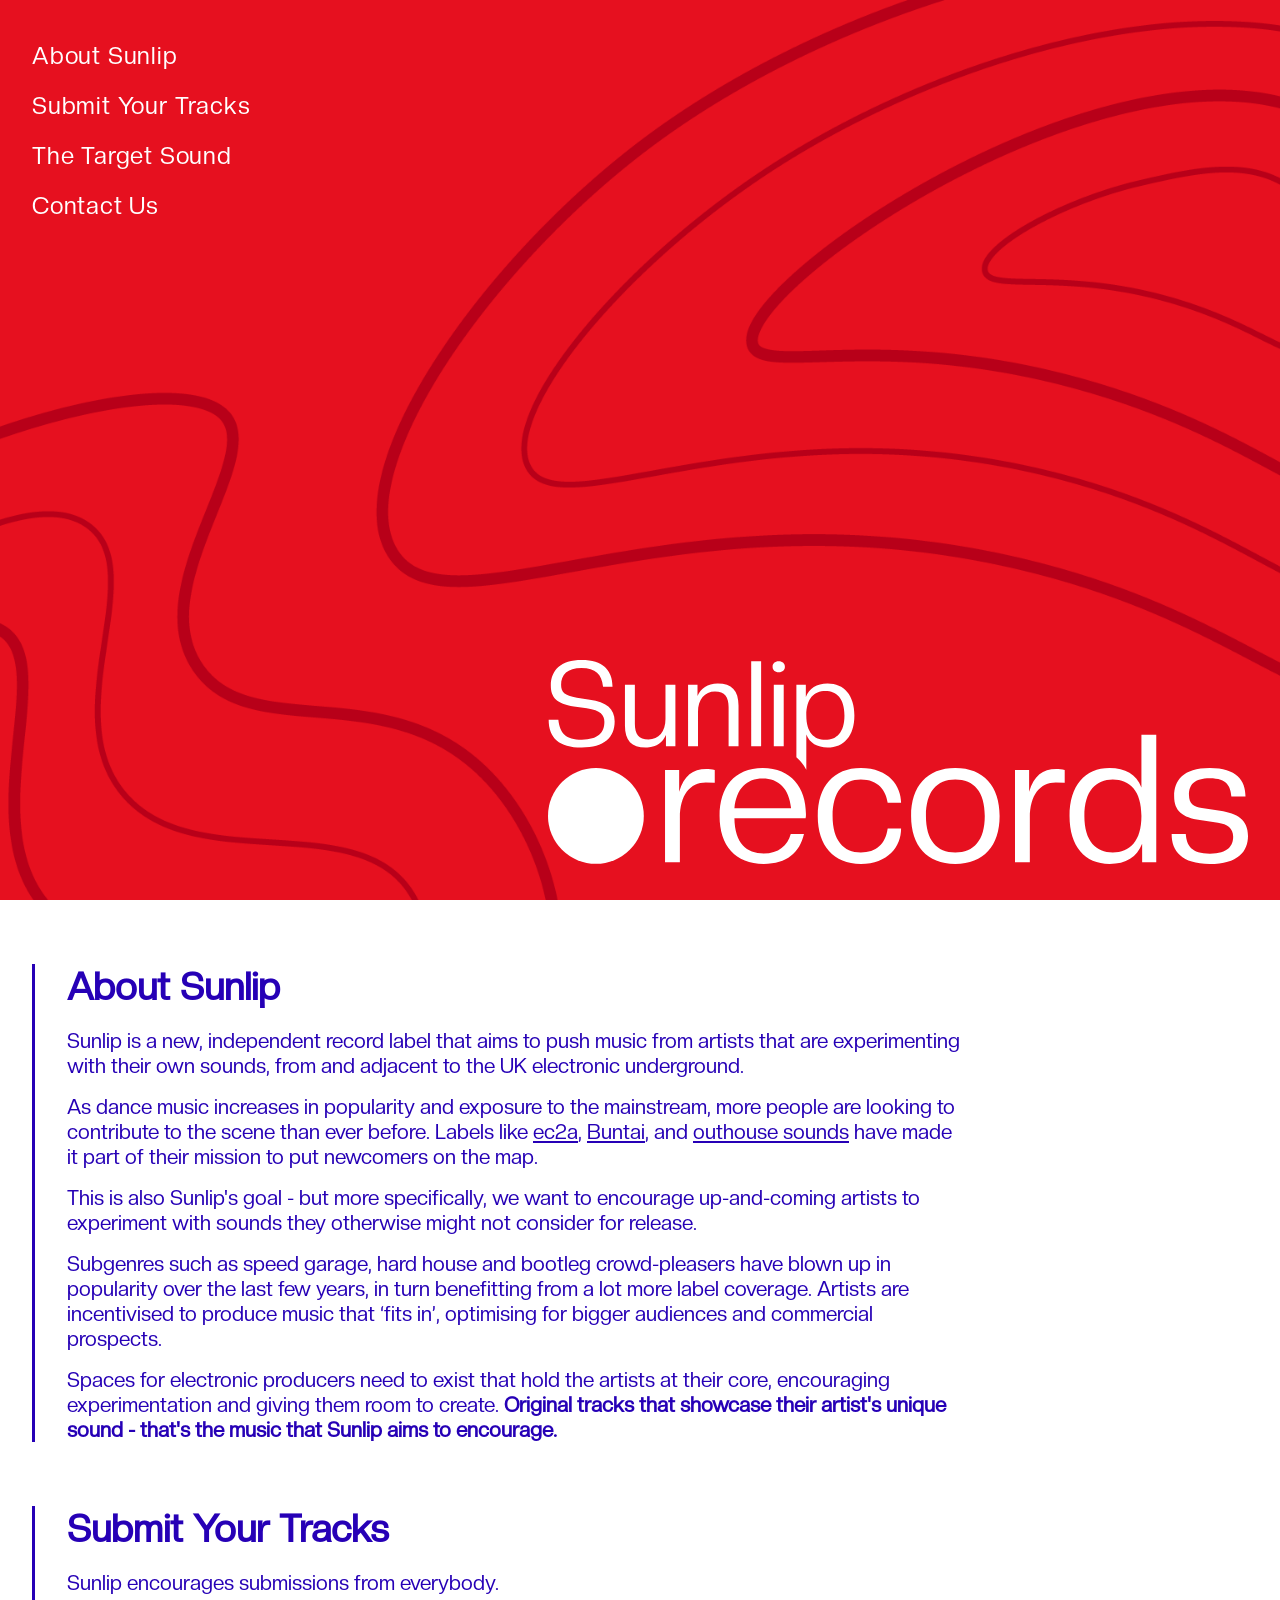
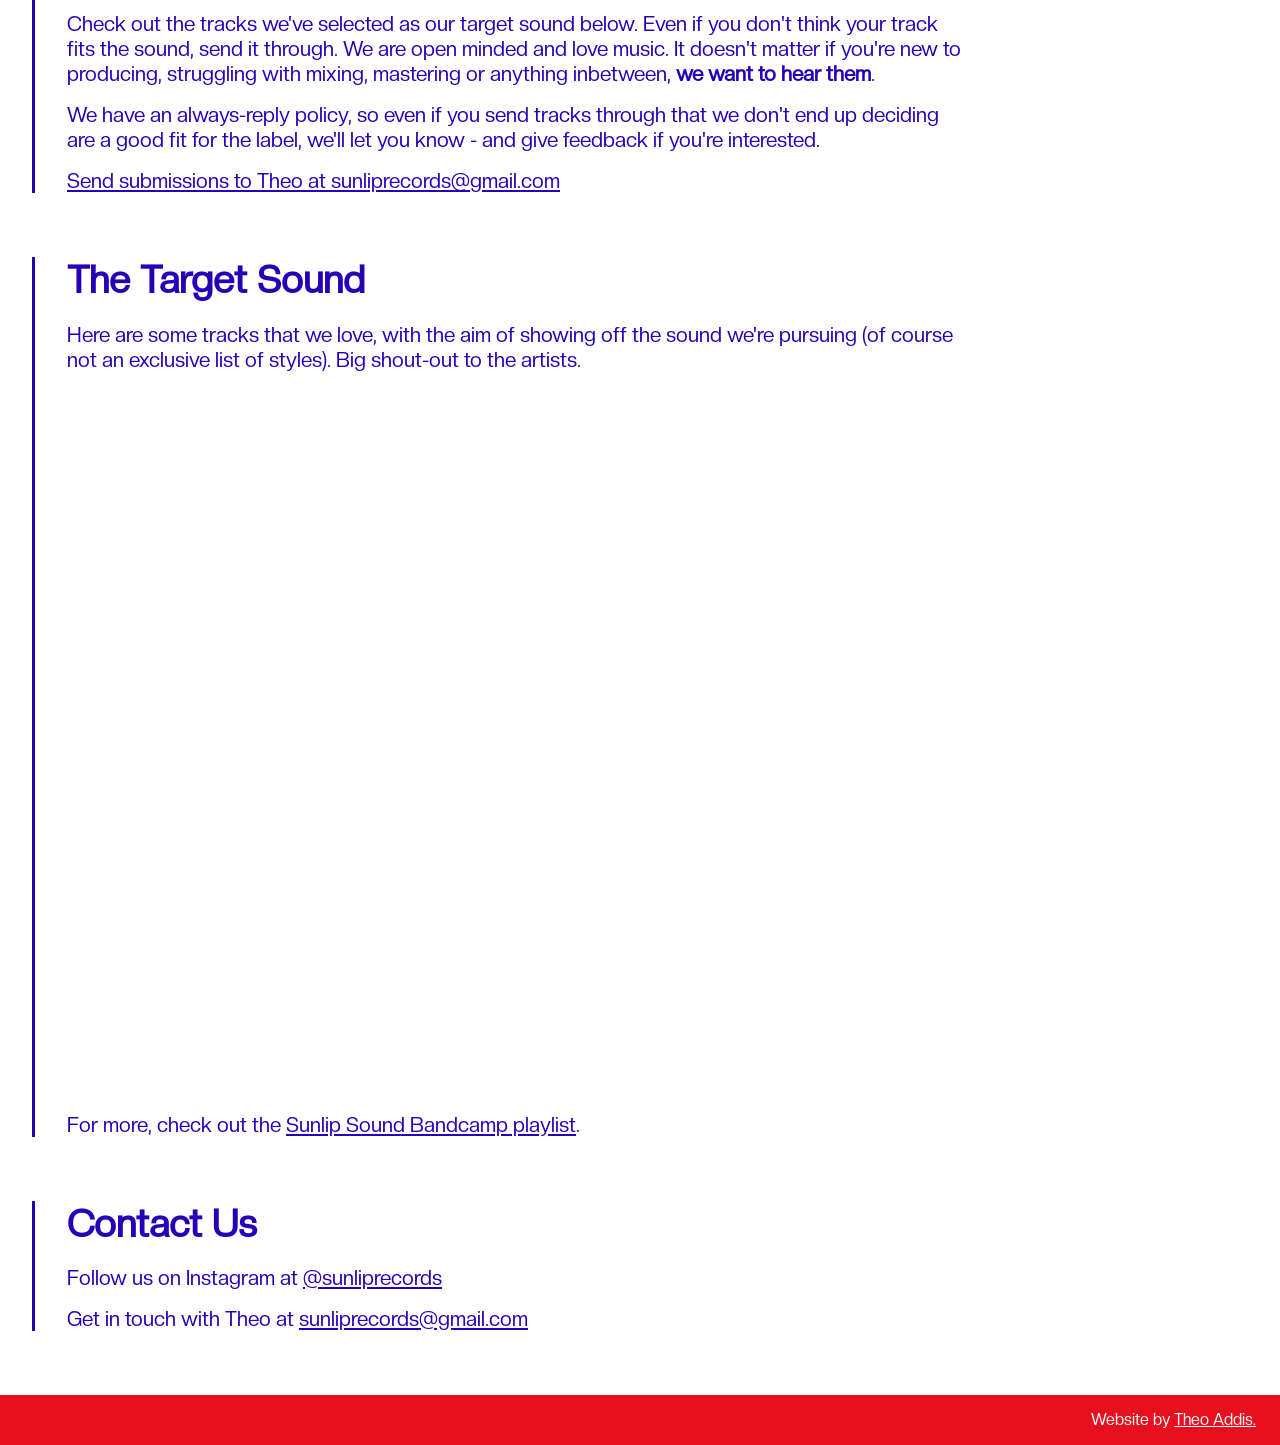
==== index.html @ 567fdcf2 "Contour changes" ====
<!DOCTYPE html>
<html>
  <head>
    <meta charset="utf-8" />
    <meta http-equiv="X-UA-Compatible" content="IE=edge" />
    <title>Sunlip Records</title>
    <meta name="description" content="Welcome to the Sunlip Records website." />
    <meta name="viewport" content="width=device-width, initial-scale=1" />
    <link rel="stylesheet" href="style.css" />

    <link
      rel="icon"
      type="image/png"
      href="/img/icons/favicon-96x96.png"
      sizes="96x96"
    />
    <link rel="icon" type="image/svg+xml" href="/img/icons/favicon.svg" />
    <link rel="shortcut icon" href="/img/icons/favicon.ico" />
    <link
      rel="apple-touch-icon"
      sizes="180x180"
      href="/img/icons/apple-touch-icon.png"
    />
    <meta name="apple-mobile-web-app-title" content="Sunlip" />
    <meta name="theme-color" content="#e6101f" />
    <link rel="manifest" href="/img/icons/site.webmanifest" />
  </head>
  <body>
    <div class="landing">
      <div class="floating-nav">
        <ul class="nav">
          <li class="nav-item">
            <a href="#about">About Sunlip</a>
          </li>
          <!--
          <li class="nav-item">
            <a href="#daybreak">The Daybreak Compilations</a>
          </li>
          -->
          <li class="nav-item">
            <a href="#submit">Submit Your Tracks</a>
          </li>
          <li class="nav-item">
            <a href="#sound">The Target Sound</a>
          </li>
          <li class="nav-item">
            <a href="#contact">Contact Us</a>
          </li>
        </ul>
      </div>
      <div class="floating-logo">
        <img src="img/logo.svg" class="logo" />
      </div>
    </div>

    <main>
      <div class="content">
        <div class="card" id="about">
          <h2>About Sunlip</h2>
          <p>
            Sunlip is a new, independent record label that aims to push music
            from artists that are experimenting with their own sounds, from and
            adjacent to the UK electronic underground.
          </p>
          <p>
            As dance music increases in popularity and exposure to the
            mainstream, more people are looking to contribute to the scene than
            ever before. Labels like
            <a href="https://www.ec2aworldwide.com/">ec2a</a>,
            <a href="https://www.instagram.com/buntai/">Buntai</a>, and
            <a href="https://www.instagram.com/outhousesounds/"
              >outhouse sounds</a
            >
            have made it part of their mission to put newcomers on the map.
          </p>
          <p>
            This is also Sunlip's goal - but more specifically, we want to
            encourage up-and-coming artists to experiment with sounds they
            otherwise might not consider for release.
          </p>
          <p>
            Subgenres such as speed garage, hard house and bootleg
            crowd-pleasers have blown up in popularity over the last few years,
            in turn benefitting from a lot more label coverage. Artists are
            incentivised to produce music that &lsquo;fits in&rsquo;, optimising
            for bigger audiences and commercial prospects.
          </p>
          <p>
            Spaces for electronic producers need to exist that hold the artists
            at their core, encouraging experimentation and giving them room to
            create.
            <b>
              Original tracks that showcase their artist's unique sound - that's
              the music that Sunlip aims to encourage.
            </b>
          </p>
        </div>

        <!--
        <div class="card" id="daybreak">
          <h2>The Daybreak Compilations</h2>
          <p>
            The Daybreak Compilations is a series of releases - compilation
            albums, each entry curated to showcase music from a variety of
            artists.
          </p>
          <p>
            The compilation format was a deliberate choice; by working with a
            range of
          </p>
        </div>
        -->

        <div class="card" id="submit">
          <h2>Submit Your Tracks</h2>
          <p>Sunlip encourages submissions from everybody.</p>
          <p>
            Check out the tracks we've selected as our target sound below. Even
            if you don't think your track fits the sound, send it through. We
            are open minded and love music. It doesn't matter if you're new to
            producing, struggling with mixing, mastering or anything inbetween,
            <b>we want to hear them</b>.
          </p>
          <p>
            We have an always-reply policy, so even if you send tracks through
            that we don't end up deciding are a good fit for the label, we'll
            let you know - and give feedback if you're interested.
          </p>
          <p>
            <u>
              <a href="mailto:sunliprecords@gmail.com"
                >Send submissions to Theo at sunliprecords@gmail.com</a
              >
            </u>
          </p>
        </div>

        <div class="card" id="sound">
          <h2>The Target Sound</h2>
          <p>
            Here are some tracks that we love, with the aim of showing off the
            sound we're pursuing (of course not an exclusive list of styles).
            Big shout-out to the artists.
          </p>
          <br />
          <p>
            <iframe
              style="border: 0; width: 100%; height: 120px"
              src="https://bandcamp.com/EmbeddedPlayer/album=4112360818/size=large/bgcol=ffffff/linkcol=0687f5/tracklist=false/artwork=small/track=544610465/transparent=true/"
              seamless
              ><a
                href="https://danceregular.bandcamp.com/album/son-of-dan-the-remixes"
                >Son Of Dan - The Remixes by Dance Regular</a
              ></iframe
            >
          </p>
          <p>
            <iframe
              style="border: 0; width: 100%; height: 120px"
              src="https://bandcamp.com/EmbeddedPlayer/album=3938103203/size=large/bgcol=ffffff/linkcol=0687f5/tracklist=false/artwork=small/track=541980442/transparent=true/"
              seamless
              ><a
                href="https://kulturacollective.bandcamp.com/album/2020-archive"
                >2020 Archive by DKVPZ</a
              ></iframe
            >
          </p>
          <p>
            <iframe
              style="border: 0; width: 100%; height: 120px"
              src="https://bandcamp.com/EmbeddedPlayer/album=2793620309/size=large/bgcol=ffffff/linkcol=0687f5/tracklist=false/artwork=small/track=3944385204/transparent=true/"
              seamless
              ><a href="https://nehzarecords.bandcamp.com/album/celestial"
                >celestial by RONI</a
              ></iframe
            >
          </p>
          <p>
            <iframe
              style="border: 0; width: 100%; height: 120px"
              src="https://bandcamp.com/EmbeddedPlayer/album=749432715/size=large/bgcol=ffffff/linkcol=0687f5/tracklist=false/artwork=small/track=172605546/transparent=true/"
              seamless
              ><a href="https://miakoden.bandcamp.com/album/34u-2"
                >34U.2 by Mia Koden</a
              ></iframe
            >
          </p>
          <p>
            <iframe
              style="border: 0; width: 100%; height: 120px"
              src="https://bandcamp.com/EmbeddedPlayer/track=4244378200/size=large/bgcol=ffffff/linkcol=0687f5/tracklist=false/artwork=small/transparent=true/"
              seamless
              ><a href="https://isgwan.bandcamp.com/track/all-that-you-want"
                >All That You Want by IsGwan</a
              ></iframe
            >
          </p>
          <p>
            For more, check out the
            <a href="https://bandcamp.com/theoaddis/playlist/sunlip-sound"
              >Sunlip Sound Bandcamp playlist</a
            >.
          </p>
        </div>

        <!--
        <div class="card" id="identity">
          <div class="slideshow">
            <img src="img/028.png" alt="Concept 1" />
            <img src="img/018.png" alt="Concept 1" />
            <img src="img/006.png" alt="Concept 1" />
            <img src="img/005.png" alt="Concept 1" />
          </div>
        </div>
        -->

        <div class="card" id="contact">
          <h2>Contact Us</h2>
          <p>
            Follow us on Instagram at
            <a href="https://www.instagram.com/sunliprecords/"
              >@sunliprecords</a
            >
          </p>
          <p>
            Get in touch with Theo at
            <u>
              <a href="mailto:sunliprecords@gmail.com"
                >sunliprecords@gmail.com</a
              >
            </u>
          </p>
        </div>
      </div>

      <!--
      <div class="sidebar">
        <img src="img/028.png" alt="Concept 1" />
        <img src="img/018.png" alt="Concept 1" />
        <img src="img/006.png" alt="Concept 1" />
        <img src="img/005.png" alt="Concept 1" />
      </div>
      -->
    </main>

    <div class="footer">
      <p>Website by <a href="https://theoaddis.com">Theo Addis.</a></p>
    </div>

    <script script src="main.js" async defer></script>
  </body>
</html>
---- style.css ----
:root {
    --padding: 2rem;
    --orange: #e6101f;
    --blue: #2600b6;
}

html {
    scroll-behavior: smooth;
    overflow-x: hidden;
    background-color: var(--orange);
}

@font-face {
    font-family: 'Creato Display';
    src: url('fonts/CreatoDisplay-Regular.otf') format('opentype');
    font-weight: normal;
    font-style: normal;
}

@font-face {
    font-family: 'Iosevka';
    src: url('fonts/Iosevka-Regular.ttc') format('truetype-collection');
    font-weight: normal;
    font-style: normal;
}

@keyframes fadeIn {
    from {
        opacity: 0;
    }

    to {
        opacity: 1;
    }
}

@keyframes floatIn {
    from {
        transform: translateX(min(100vw, 1000px));
    }

    to {
        transform: translateX(0);
    }
}

body {
    margin: 0;
    overflow-x: hidden;
    font-family: 'Creato Display', sans-serif;
    background-color: var(--orange);
}

.landing {
    position: relative;
    width: 100vw;
    height: 100vh;

    background-color: var(--orange);

    background-image: url('img/contours.png');
    background-position: bottom right;
    background-size: cover;

    animation: fadeIn 0.9s ease-in;
}

@supports (height: 100svh) {
    .landing {
        height: 100svh;
    }
}

.floating-nav {
    position: absolute;
    top: var(--padding);
    left: var(--padding);
    padding: 0;
    margin: 0;
}

.nav {
    padding: 0;
    margin: 0;

    font-family: 'Creato Display', sans-serif;
    font-size: 1.1rem;
}

.nav-item {
    color: white;
    list-style: none;
    line-height: 3rem;

    & a {
        color: white;
        text-decoration: none;
        font-size: 1.5rem;
        letter-spacing: 0.05rem;

        transition: color 0.3s ease;
    }

    & a:hover {
        color: var(--blue);
    }
}

.floating-logo {
    position: absolute;
    bottom: var(--padding);
    right: var(--padding);

    animation: fadeIn 1.2s ease-in;
    animation: floatIn 1.2s ease-in-out;

    & img {
        max-width: calc(100vw - 2 * var(--padding));
    }
}

.slideshow {
    display: flex;
    flex-direction: row;
    justify-content: start;
    gap: var(--padding);
    flex-wrap: wrap;

    & img {
        width: min(20rem, calc(100vw - 3 * var(--padding)));
    }
}

main {
    width: 100vw;

    padding-top: var(--padding);
    
    background-color: white;

    display: flex;
    flex-direction: row;
    justify-content: space-between;
}

.sidebar {
    padding: var(--padding);

    display: flex;
    flex-direction: column;
    justify-content: start;
    align-items: end;
    gap: 1.5rem;
    flex-wrap: wrap;
    margin-right: var(--padding);

    & img {
        width: min(20rem, calc(100vw - 3 * var(--padding)));
    }
}

.content {
    color: var(--blue);
    padding: var(--padding);

    display: flex;
    flex-direction: column;
    align-items: start;
    gap: var(--padding);

    min-height: calc(100vh - 2 * var(--padding));
}

.card {
    border-left: 3px solid var(--blue);
    padding-left: var(--padding);
    margin-bottom: 2rem;
    width: calc(100% - var(--padding));

    & h2 {
        font-size: 2.4rem;
        padding: 0;
        margin: 0;
        margin-bottom: 1.2rem;
    }

    & p {
        font-size: 1.3rem;
        margin: 0;
        max-width: 900px;
    }

    & p:not(:last-child) {
        margin-bottom: 1rem;
    }

    & a {
        color: var(--blue);
        transition: color 0.3s ease;

        &:hover {
            color: var(--orange);
        }
    }
}

.orange {
    color: var(--orange) !important;
}

#identity {
    display: none;
}

.sidebar {
    display: flex;
}

@media (max-width: 1200px) {
    #identity {
        display: block;
    }

    .sidebar {
        display: none;
    }
}

.footer {
    width: 100vw;
    height: 50px;

    background-color: var(--orange);

    display: flex;
    flex-direction: row;
    justify-content: end;
    align-items: center;

    & p,
    & a {
        color: white;
    }

    & p {
        margin-right: 1.5rem;
    }
}
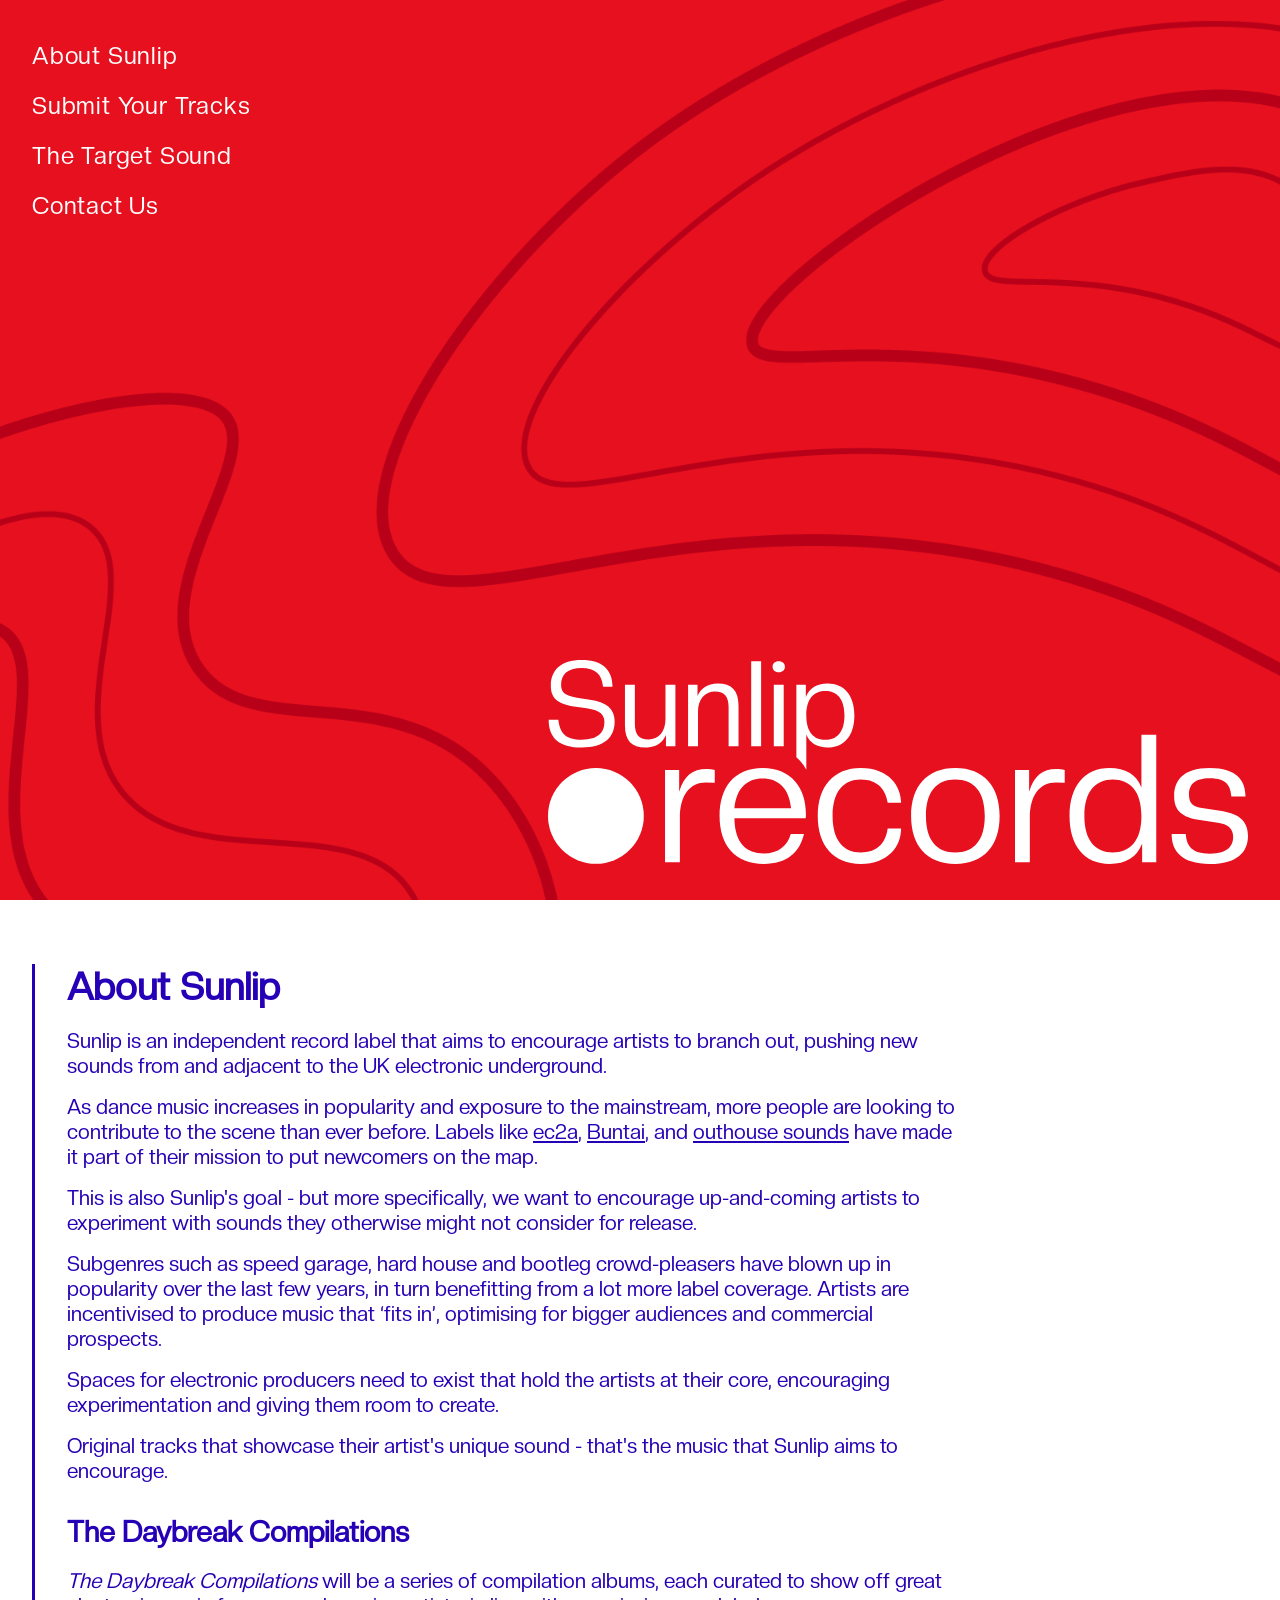
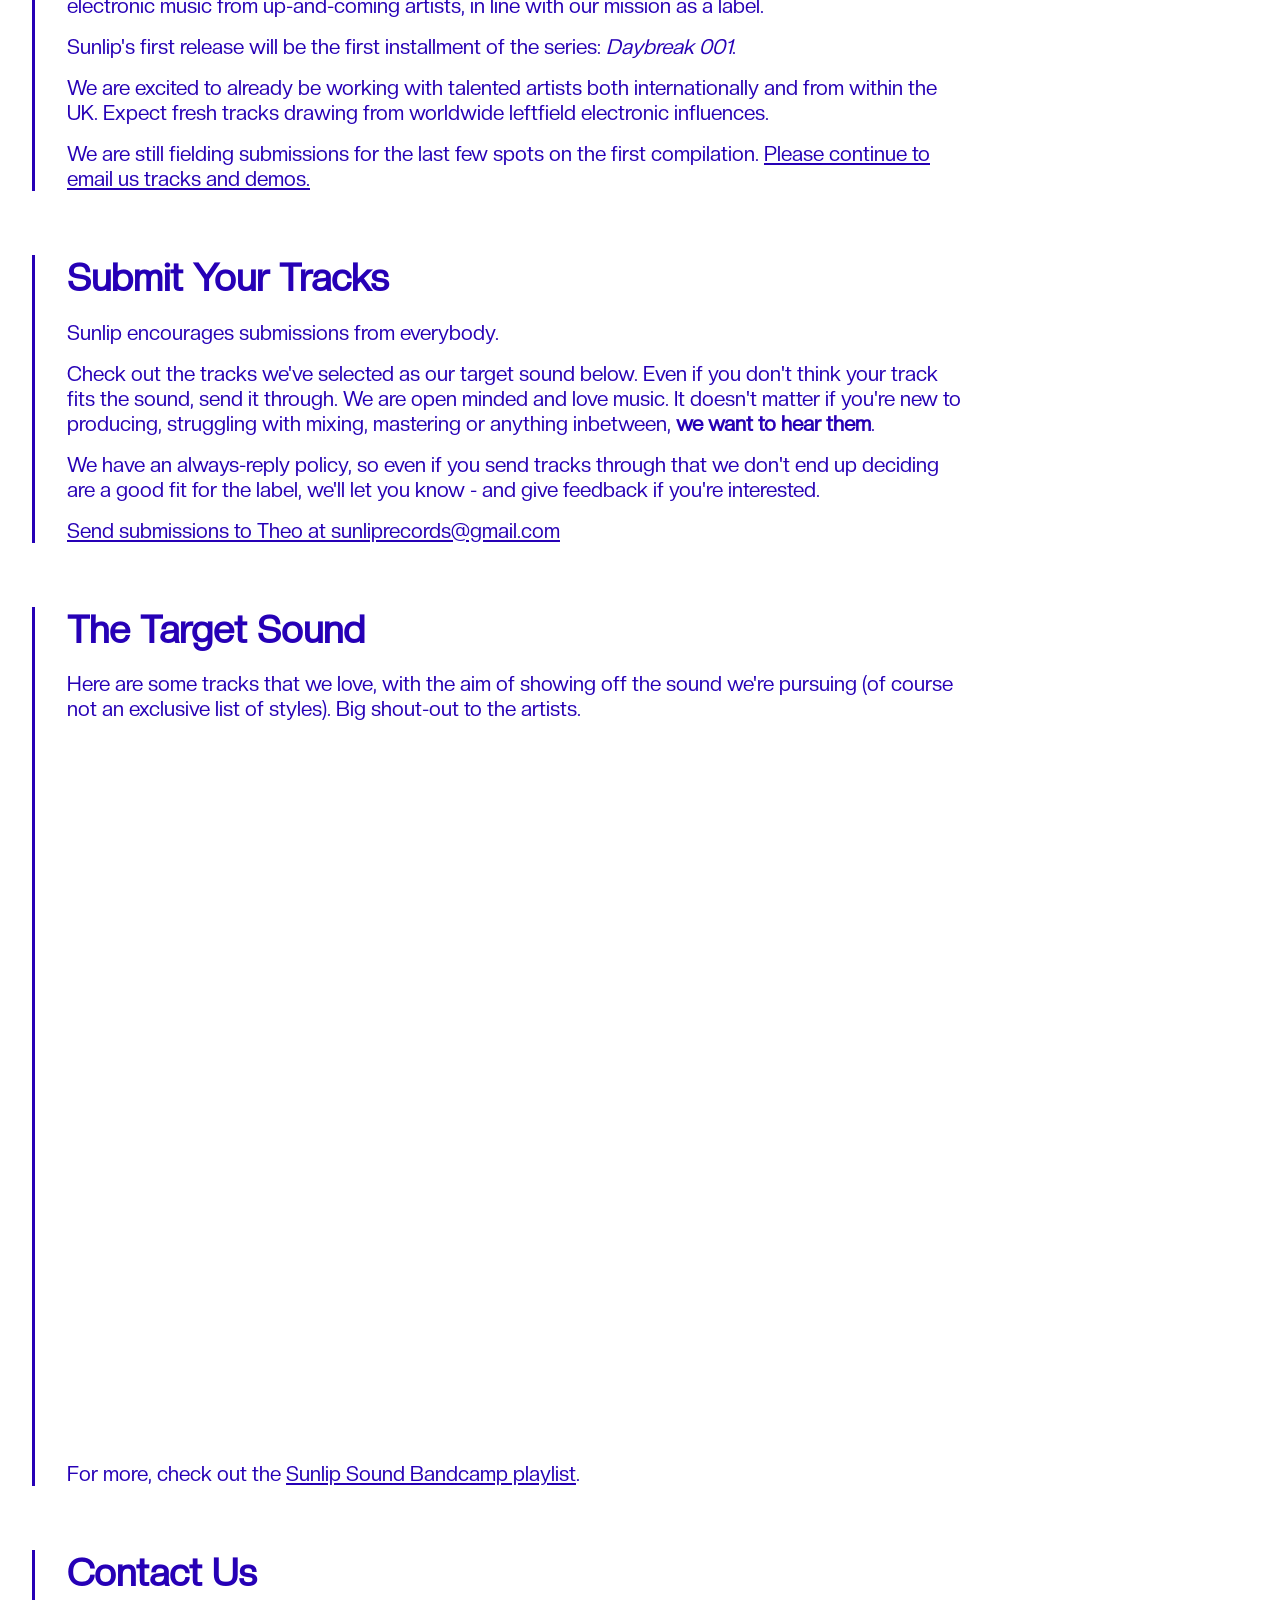
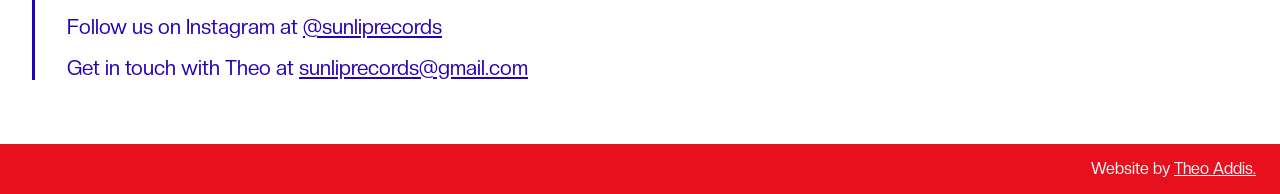
==== commit c3ef954c: "Define Daybreak" ====
--- a/index.html
+++ b/index.html
@@ -32,11 +32,6 @@
           <li class="nav-item">
             <a href="#about">About Sunlip</a>
           </li>
-          <!--
-          <li class="nav-item">
-            <a href="#daybreak">The Daybreak Compilations</a>
-          </li>
-          -->
           <li class="nav-item">
             <a href="#submit">Submit Your Tracks</a>
           </li>
@@ -58,9 +53,9 @@
         <div class="card" id="about">
           <h2>About Sunlip</h2>
           <p>
-            Sunlip is a new, independent record label that aims to push music
-            from artists that are experimenting with their own sounds, from and
-            adjacent to the UK electronic underground.
+            Sunlip is an independent record label that aims to encourage artists
+            to branch out, pushing new sounds from and adjacent to the UK
+            electronic underground.
           </p>
           <p>
             As dance music increases in popularity and exposure to the
@@ -89,27 +84,32 @@
             Spaces for electronic producers need to exist that hold the artists
             at their core, encouraging experimentation and giving them room to
             create.
-            <b>
-              Original tracks that showcase their artist's unique sound - that's
-              the music that Sunlip aims to encourage.
-            </b>
-          </p>
-        </div>
-
-        <!--
-        <div class="card" id="daybreak">
-          <h2>The Daybreak Compilations</h2>
-          <p>
-            The Daybreak Compilations is a series of releases - compilation
-            albums, each entry curated to showcase music from a variety of
-            artists.
-          </p>
-          <p>
-            The compilation format was a deliberate choice; by working with a
-            range of
-          </p>
-        </div>
-        -->
+          </p>
+          <p>
+            Original tracks that showcase their artist's unique sound - that's
+            the music that Sunlip aims to encourage.
+          </p>
+          <h3>The Daybreak Compilations</h3>
+          <p>
+            <i>The Daybreak Compilations</i> will be a series of compilation
+            albums, each curated to show off great electronic music from
+            up-and-coming artists, in line with our mission as a label.
+          </p>
+          <p>
+            Sunlip's first release will be the first installment of the series:
+            <i>Daybreak 001</i>.
+          </p>
+          <p>
+            We are excited to already be working with talented artists both
+            internationally and from within the UK. Expect fresh tracks drawing
+            from worldwide leftfield electronic influences.
+          </p>
+          <p>
+            We are still fielding submissions for the last few spots on the
+            first compilation.
+            <a href="#contact">Please continue to email us tracks and demos.</a>
+          </p>
+        </div>
 
         <div class="card" id="submit">
           <h2>Submit Your Tracks</h2>
@@ -202,17 +202,6 @@
             >.
           </p>
         </div>
-
-        <!--
-        <div class="card" id="identity">
-          <div class="slideshow">
-            <img src="img/028.png" alt="Concept 1" />
-            <img src="img/018.png" alt="Concept 1" />
-            <img src="img/006.png" alt="Concept 1" />
-            <img src="img/005.png" alt="Concept 1" />
-          </div>
-        </div>
-        -->
 
         <div class="card" id="contact">
           <h2>Contact Us</h2>
@@ -232,15 +221,6 @@
           </p>
         </div>
       </div>
-
-      <!--
-      <div class="sidebar">
-        <img src="img/028.png" alt="Concept 1" />
-        <img src="img/018.png" alt="Concept 1" />
-        <img src="img/006.png" alt="Concept 1" />
-        <img src="img/005.png" alt="Concept 1" />
-      </div>
-      -->
     </main>
 
     <div class="footer">
--- a/style.css
+++ b/style.css
@@ -143,22 +143,6 @@
     justify-content: space-between;
 }
 
-.sidebar {
-    padding: var(--padding);
-
-    display: flex;
-    flex-direction: column;
-    justify-content: start;
-    align-items: end;
-    gap: 1.5rem;
-    flex-wrap: wrap;
-    margin-right: var(--padding);
-
-    & img {
-        width: min(20rem, calc(100vw - 3 * var(--padding)));
-    }
-}
-
 .content {
     color: var(--blue);
     padding: var(--padding);
@@ -184,6 +168,12 @@
         margin-bottom: 1.2rem;
     }
 
+    & h3 {
+        font-size: 1.8rem;
+        padding: 0;
+        margin: 2rem 0 1.2rem 0;
+    }
+
     & p {
         font-size: 1.3rem;
         margin: 0;
@@ -208,24 +198,6 @@
     color: var(--orange) !important;
 }
 
-#identity {
-    display: none;
-}
-
-.sidebar {
-    display: flex;
-}
-
-@media (max-width: 1200px) {
-    #identity {
-        display: block;
-    }
-
-    .sidebar {
-        display: none;
-    }
-}
-
 .footer {
     width: 100vw;
     height: 50px;
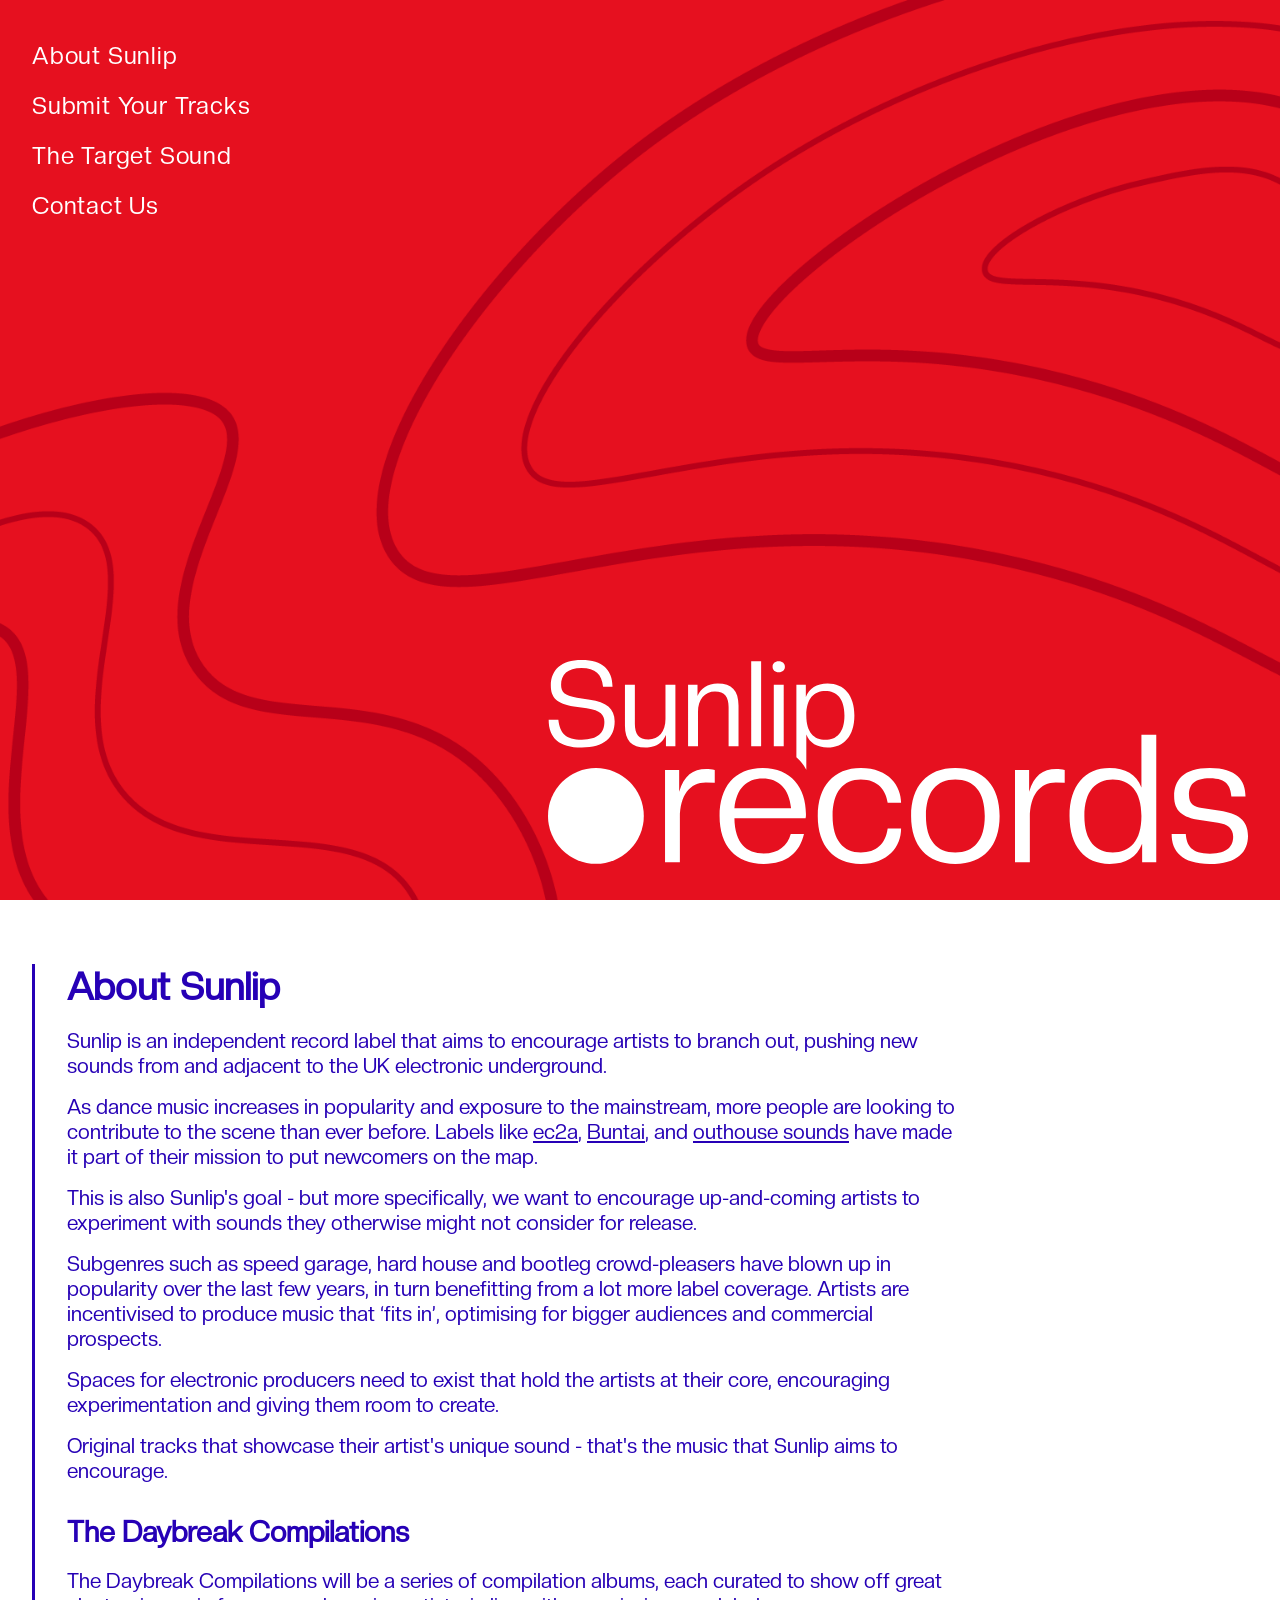
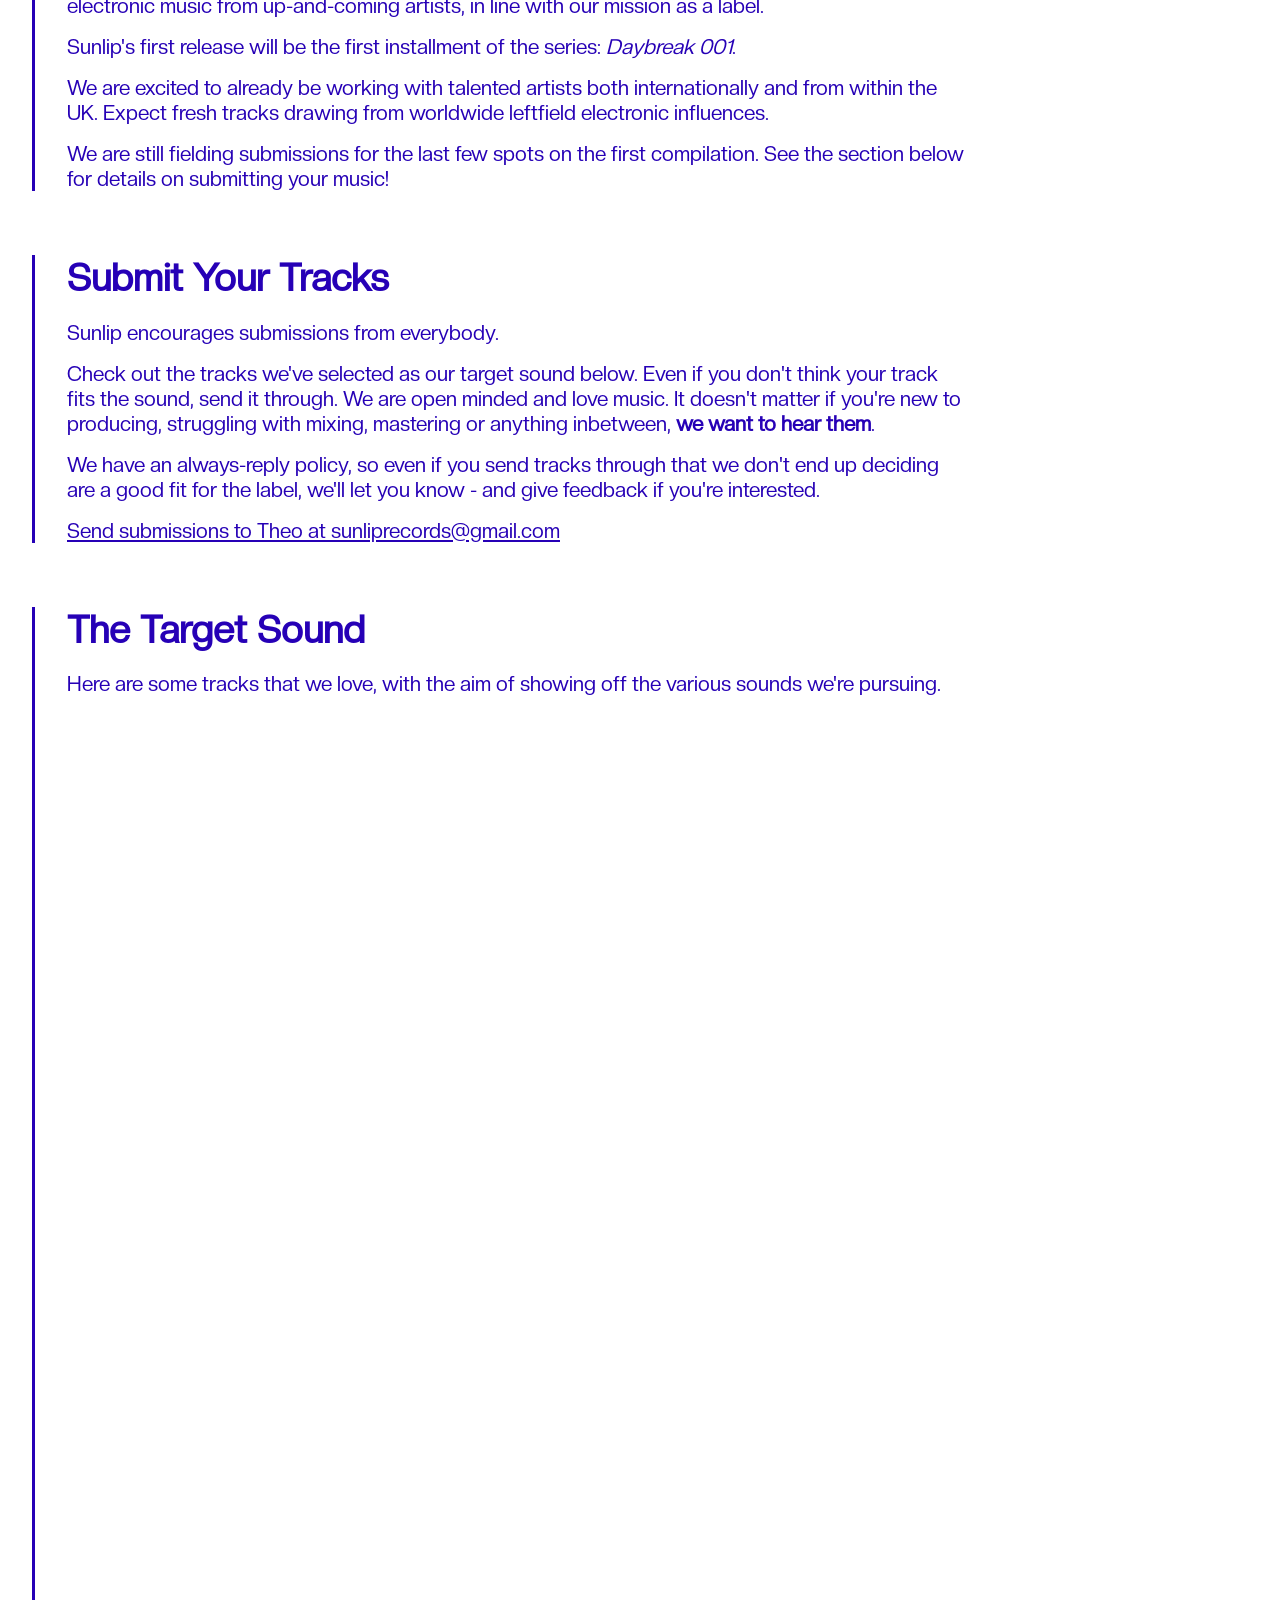
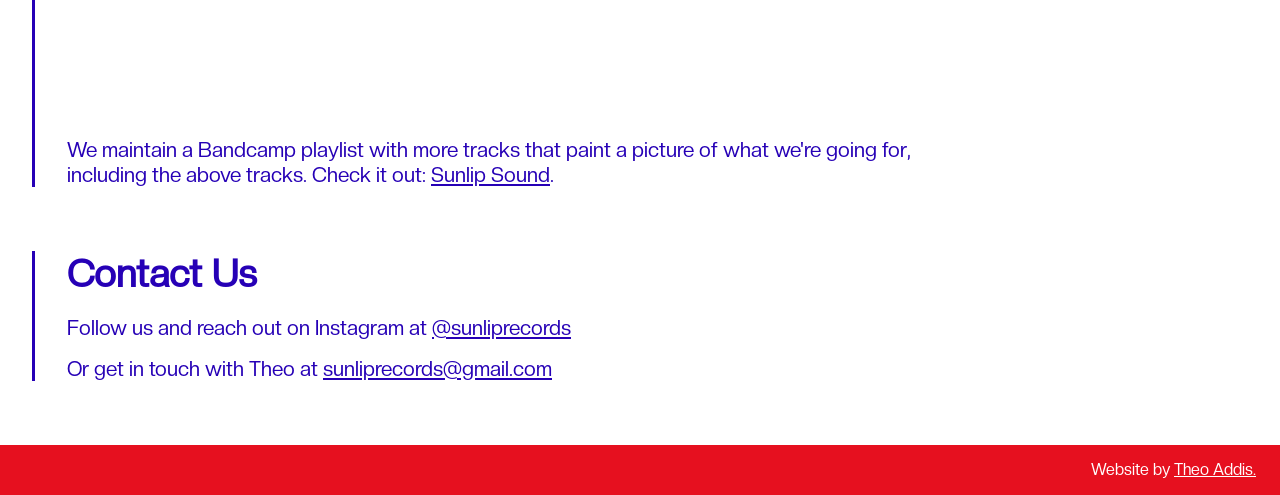
==== commit 253d2b47: "Update Sunlip Sound" ====
--- a/index.html
+++ b/index.html
@@ -91,9 +91,9 @@
           </p>
           <h3>The Daybreak Compilations</h3>
           <p>
-            <i>The Daybreak Compilations</i> will be a series of compilation
-            albums, each curated to show off great electronic music from
-            up-and-coming artists, in line with our mission as a label.
+            The Daybreak Compilations will be a series of compilation albums,
+            each curated to show off great electronic music from up-and-coming
+            artists, in line with our mission as a label.
           </p>
           <p>
             Sunlip's first release will be the first installment of the series:
@@ -106,8 +106,8 @@
           </p>
           <p>
             We are still fielding submissions for the last few spots on the
-            first compilation.
-            <a href="#contact">Please continue to email us tracks and demos.</a>
+            first compilation. See the section below for details on submitting
+            your music!
           </p>
         </div>
 
@@ -139,29 +139,48 @@
           <h2>The Target Sound</h2>
           <p>
             Here are some tracks that we love, with the aim of showing off the
-            sound we're pursuing (of course not an exclusive list of styles).
-            Big shout-out to the artists.
+            various sounds we're pursuing.
           </p>
           <br />
           <p>
             <iframe
               style="border: 0; width: 100%; height: 120px"
-              src="https://bandcamp.com/EmbeddedPlayer/album=4112360818/size=large/bgcol=ffffff/linkcol=0687f5/tracklist=false/artwork=small/track=544610465/transparent=true/"
+              src="https://bandcamp.com/EmbeddedPlayer/album=3152343611/size=large/bgcol=ffffff/linkcol=0687f5/tracklist=false/artwork=small/transparent=true/"
+              seamless
+              ><a href="https://patrickholland.bandcamp.com/album/infra"
+                >Infra by Patrick Holland</a
+              ></iframe
+            >
+          </p>
+          <p>
+            <iframe
+              style="border: 0; width: 100%; height: 120px"
+              src="https://bandcamp.com/EmbeddedPlayer/album=2143923416/size=large/bgcol=ffffff/linkcol=0687f5/tracklist=false/artwork=small/track=1207461849/transparent=true/"
               seamless
               ><a
-                href="https://danceregular.bandcamp.com/album/son-of-dan-the-remixes"
-                >Son Of Dan - The Remixes by Dance Regular</a
-              ></iframe
-            >
-          </p>
-          <p>
-            <iframe
-              style="border: 0; width: 100%; height: 120px"
-              src="https://bandcamp.com/EmbeddedPlayer/album=3938103203/size=large/bgcol=ffffff/linkcol=0687f5/tracklist=false/artwork=small/track=541980442/transparent=true/"
+                href="https://airmilesrec.bandcamp.com/album/cerulean-ep-am006"
+                >Cerulean EP [AM006] by Jeigo</a
+              ></iframe
+            >
+          </p>
+          <p>
+            <iframe
+              style="border: 0; width: 100%; height: 120px"
+              src="https://bandcamp.com/EmbeddedPlayer/track=2896385610/size=large/bgcol=ffffff/linkcol=0687f5/tracklist=false/artwork=small/transparent=true/"
+              seamless
+              ><a href="https://logic1000.bandcamp.com/track/grown-on-me"
+                >Grown On Me by Logic1000</a
+              ></iframe
+            >
+          </p>
+          <p>
+            <iframe
+              style="border: 0; width: 100%; height: 120px"
+              src="https://bandcamp.com/EmbeddedPlayer/album=1120527314/size=large/bgcol=ffffff/linkcol=0687f5/tracklist=false/artwork=small/track=1752106149/transparent=true/"
               seamless
               ><a
-                href="https://kulturacollective.bandcamp.com/album/2020-archive"
-                >2020 Archive by DKVPZ</a
+                href="https://tokyocommunityradio1.bandcamp.com/album/sessions-collection-vol-3"
+                >SESSIONS COLLECTION vol.3 by Tokyo Community Radio</a
               ></iframe
             >
           </p>
@@ -178,27 +197,30 @@
           <p>
             <iframe
               style="border: 0; width: 100%; height: 120px"
-              src="https://bandcamp.com/EmbeddedPlayer/album=749432715/size=large/bgcol=ffffff/linkcol=0687f5/tracklist=false/artwork=small/track=172605546/transparent=true/"
-              seamless
-              ><a href="https://miakoden.bandcamp.com/album/34u-2"
-                >34U.2 by Mia Koden</a
-              ></iframe
-            >
-          </p>
-          <p>
-            <iframe
-              style="border: 0; width: 100%; height: 120px"
-              src="https://bandcamp.com/EmbeddedPlayer/track=4244378200/size=large/bgcol=ffffff/linkcol=0687f5/tracklist=false/artwork=small/transparent=true/"
-              seamless
-              ><a href="https://isgwan.bandcamp.com/track/all-that-you-want"
-                >All That You Want by IsGwan</a
-              ></iframe
-            >
-          </p>
-          <p>
-            For more, check out the
+              src="https://bandcamp.com/EmbeddedPlayer/album=332860937/size=large/bgcol=ffffff/linkcol=0687f5/tracklist=false/artwork=small/track=3518845008/transparent=true/"
+              seamless
+              ><a href="https://wearebodhi.bandcamp.com/album/t-o-p"
+                >T.O.P. by Bodhi</a
+              ></iframe
+            >
+          </p>
+          <p>
+            <iframe
+              style="border: 0; width: 100%; height: 120px"
+              src="https://bandcamp.com/EmbeddedPlayer/album=1357260481/size=large/bgcol=ffffff/linkcol=0687f5/tracklist=false/artwork=small/track=1433372598/transparent=true/"
+              seamless
+              ><a href="https://redeyes.bandcamp.com/album/unfinished-theory-ep"
+                >Unfinished Theory EP by Redeyes</a
+              ></iframe
+            >
+          </p>
+          <br />
+          <p>
+            We maintain a Bandcamp playlist with more tracks that paint a
+            picture of what we're going for, including the above tracks. Check
+            it out:
             <a href="https://bandcamp.com/theoaddis/playlist/sunlip-sound"
-              >Sunlip Sound Bandcamp playlist</a
+              >Sunlip Sound</a
             >.
           </p>
         </div>
@@ -206,13 +228,13 @@
         <div class="card" id="contact">
           <h2>Contact Us</h2>
           <p>
-            Follow us on Instagram at
+            Follow us and reach out on Instagram at
             <a href="https://www.instagram.com/sunliprecords/"
               >@sunliprecords</a
             >
           </p>
           <p>
-            Get in touch with Theo at
+            Or get in touch with Theo at
             <u>
               <a href="mailto:sunliprecords@gmail.com"
                 >sunliprecords@gmail.com</a
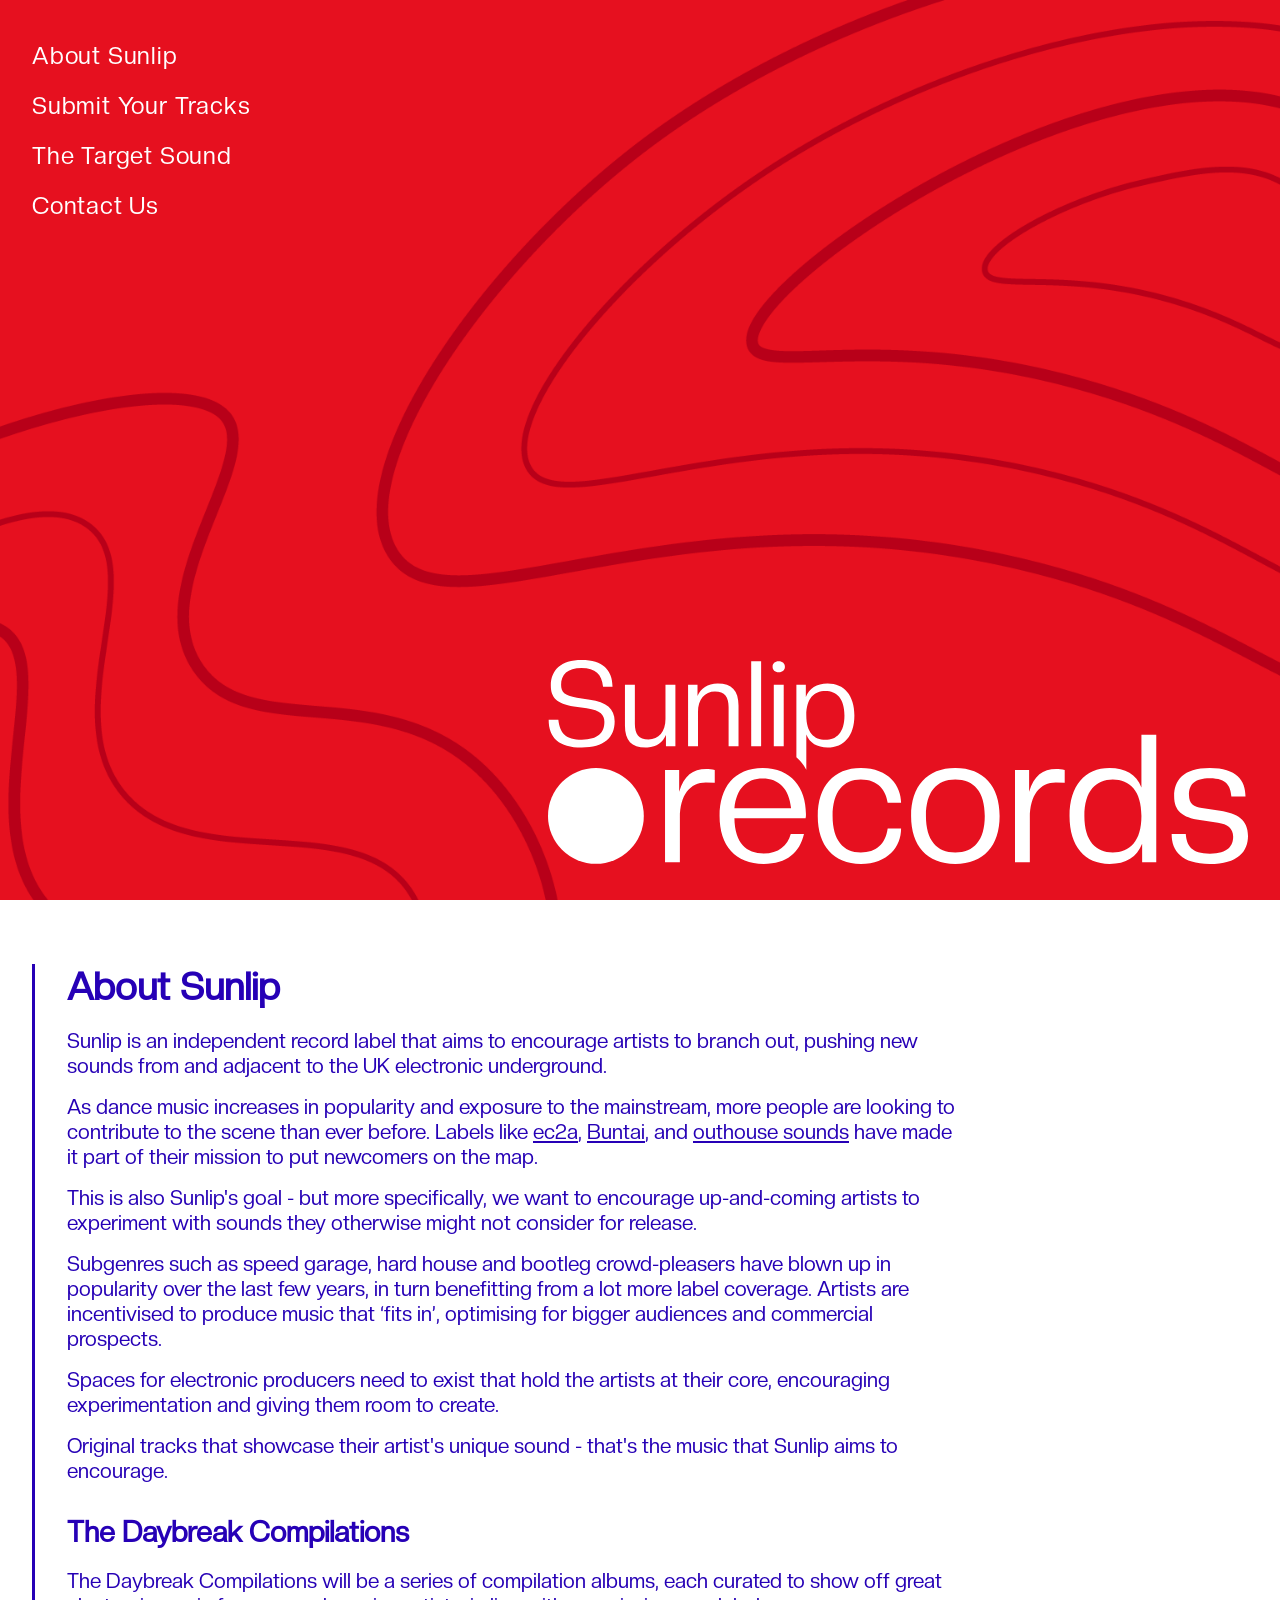
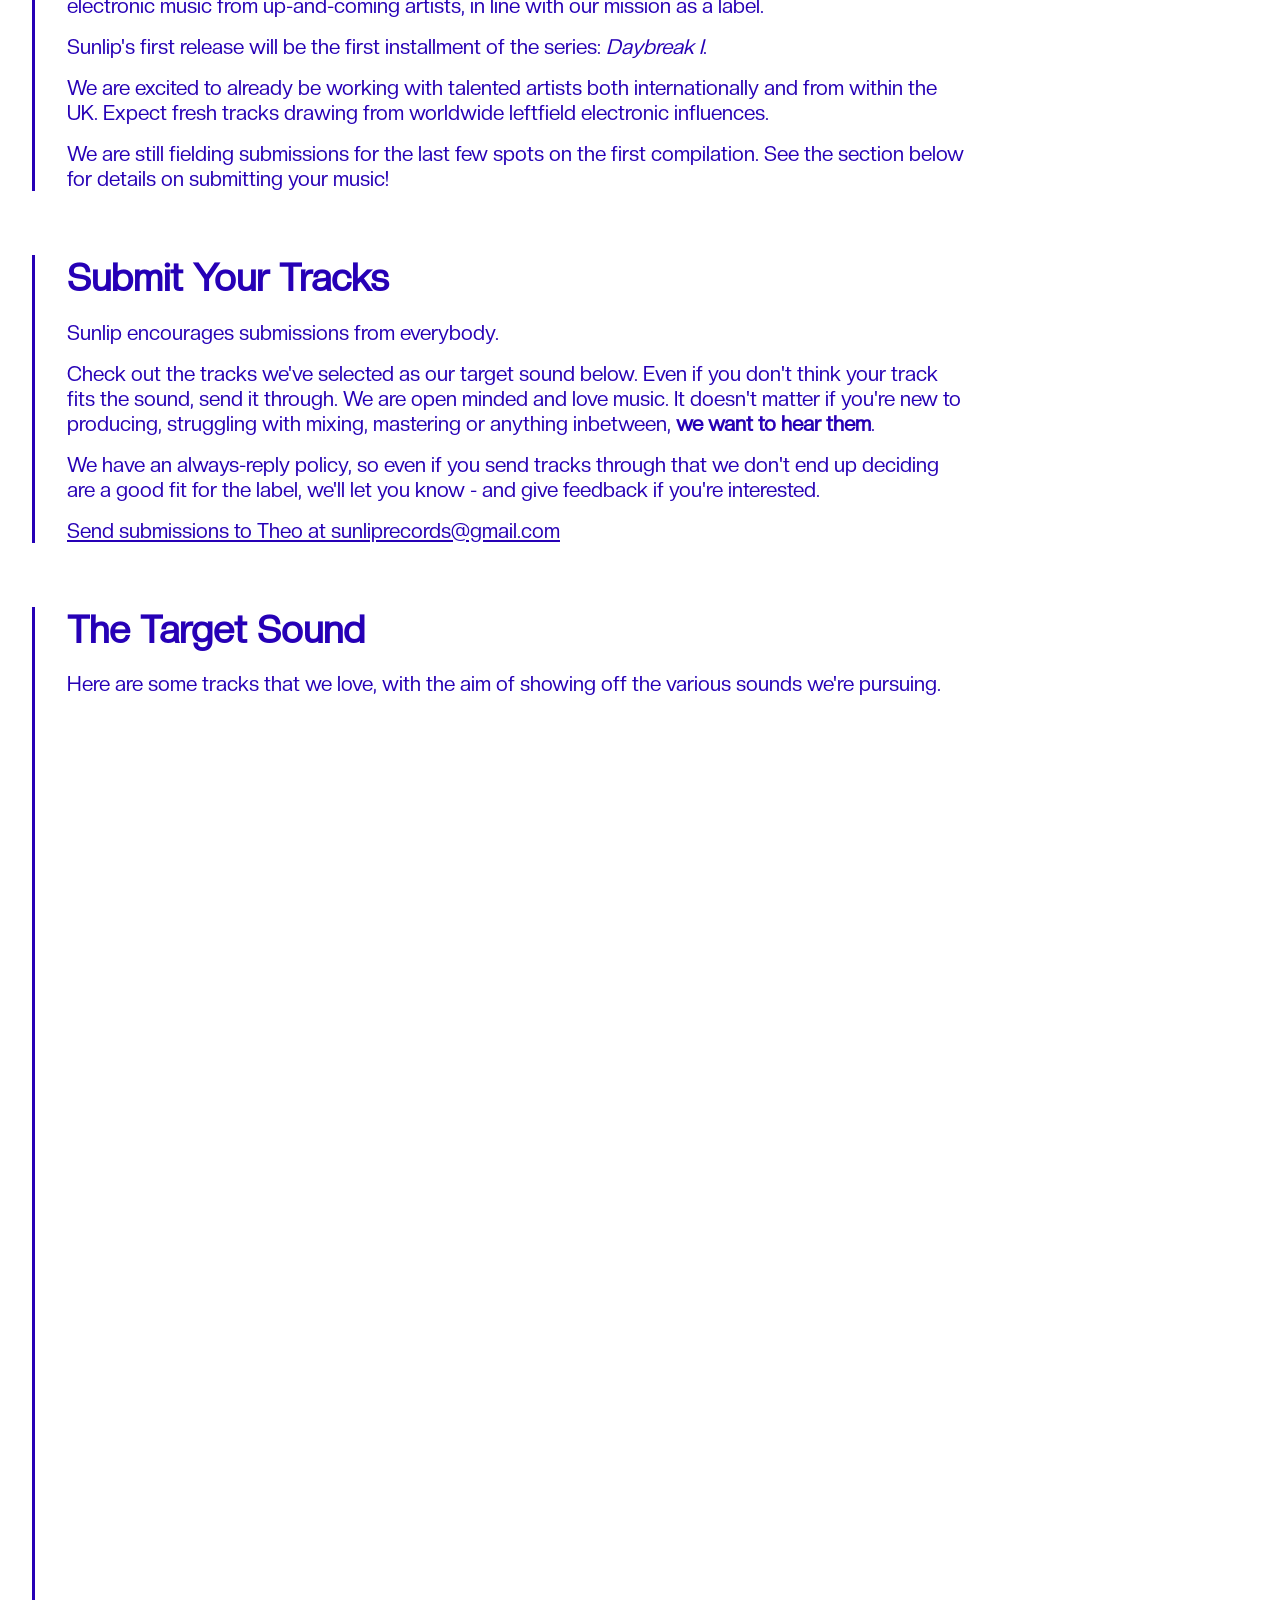
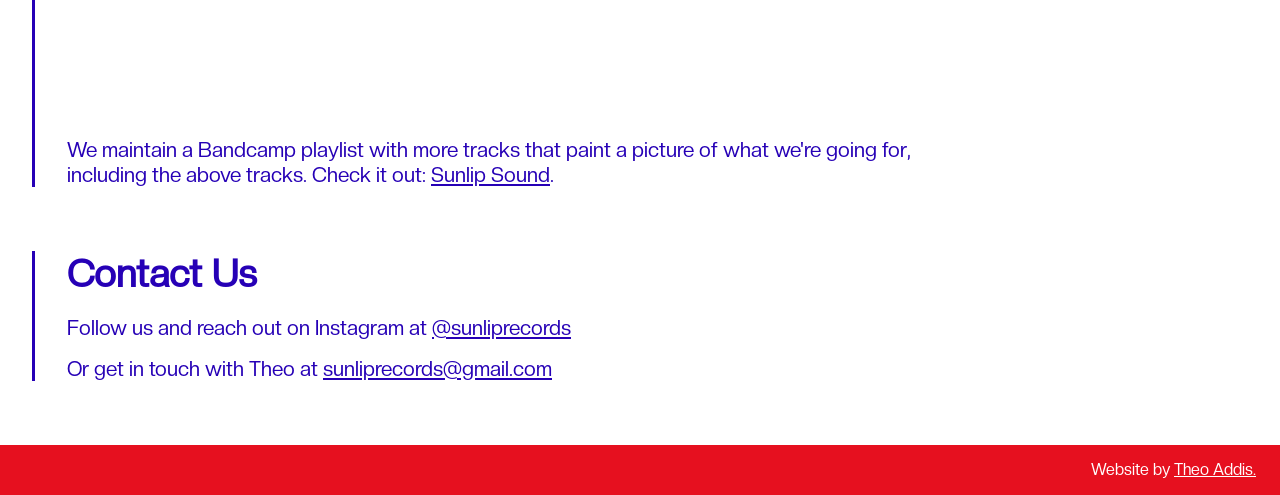
==== commit e7632bfa: "Fix, add promo signup" ====
--- a/index.html
+++ b/index.html
@@ -97,7 +97,7 @@
           </p>
           <p>
             Sunlip's first release will be the first installment of the series:
-            <i>Daybreak 001</i>.
+            <i>Daybreak I</i>.
           </p>
           <p>
             We are excited to already be working with talented artists both
--- a/style.css
+++ b/style.css
@@ -63,6 +63,9 @@
     background-size: cover;
 
     animation: fadeIn 0.9s ease-in;
+
+    display: flex;
+    flex-direction: column;
 }
 
 @supports (height: 100svh) {
@@ -217,4 +220,24 @@
     & p {
         margin-right: 1.5rem;
     }
+}
+
+.mailing {
+    padding: var(--padding);
+    justify-self: center;
+    align-self: center;
+
+    & iframe {
+        background-color: #222;
+        border: none;
+        width: min(700px, calc(100vw - 2 * var(--padding)));
+        
+        & powered-by-button {
+            display: none !important;
+        }
+    }
+
+    & a {
+        color: white;
+    }
 }
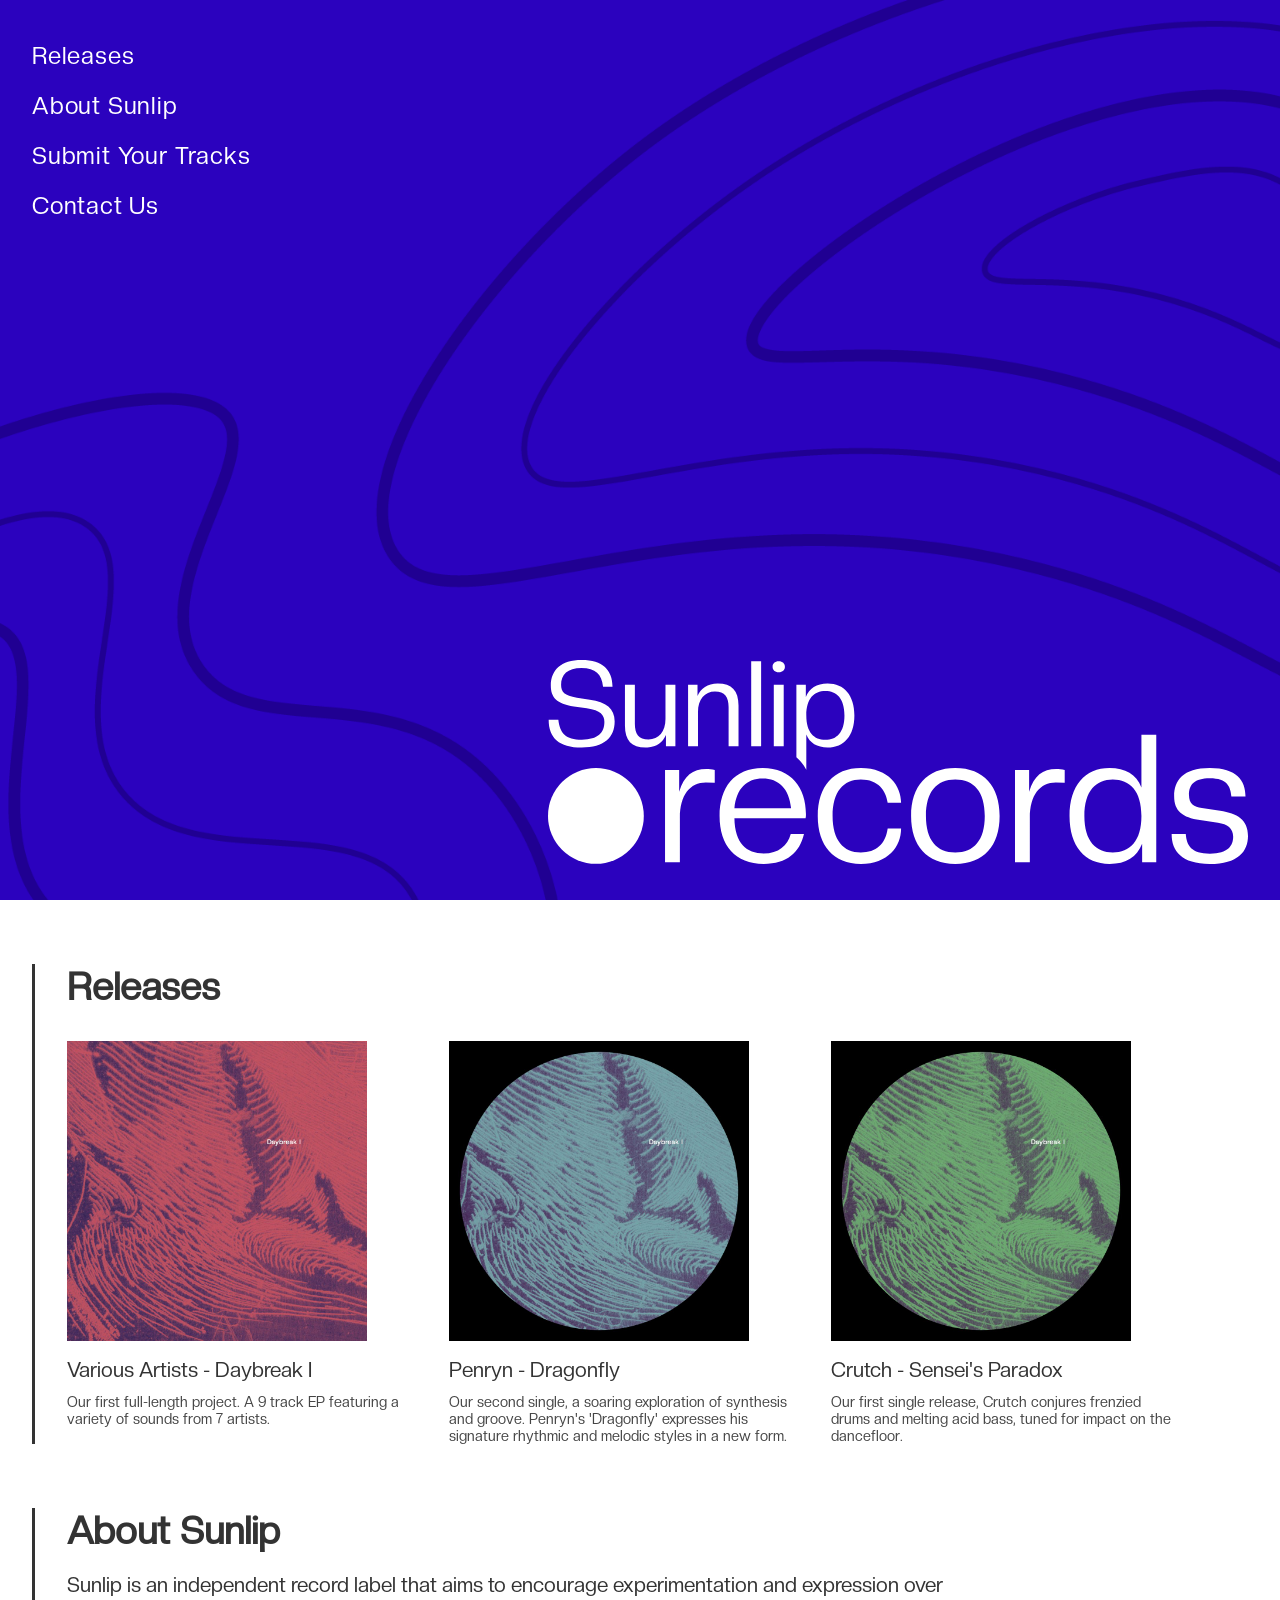
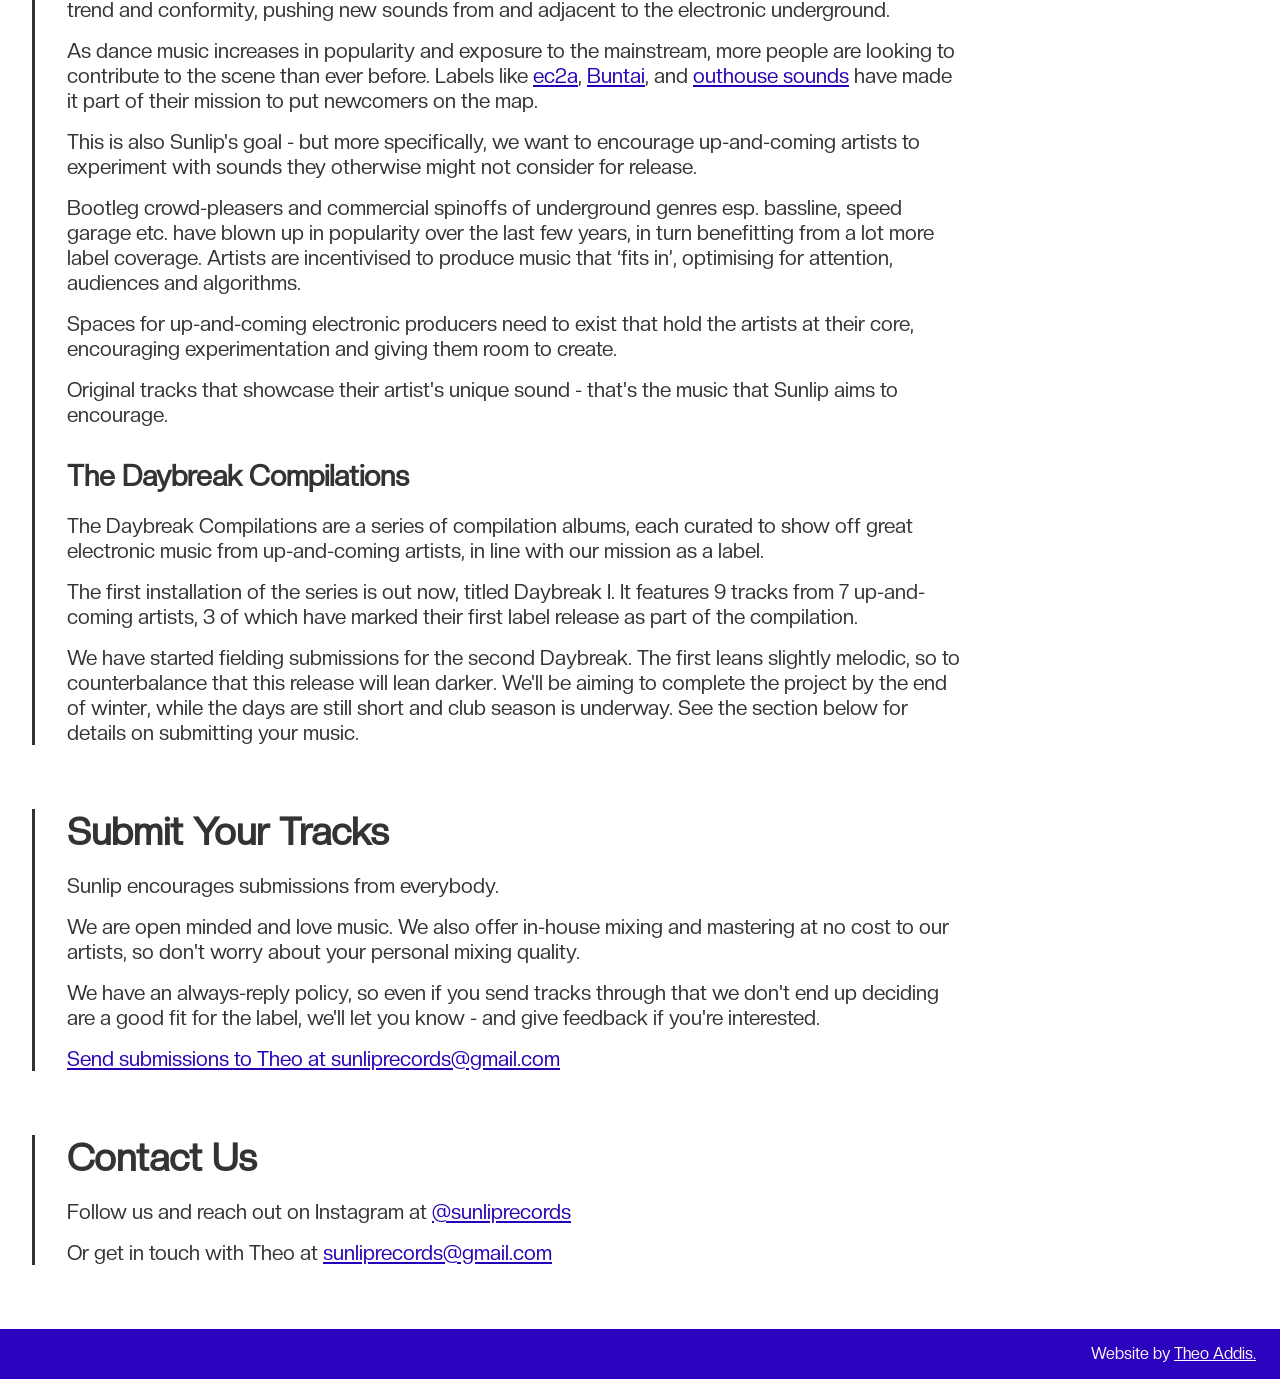
==== commit f11c5f88: "Update to reflect release" ====
--- a/index.html
+++ b/index.html
@@ -30,13 +30,13 @@
       <div class="floating-nav">
         <ul class="nav">
           <li class="nav-item">
+            <a href="#releases">Releases</a>
+          </li>
+          <li class="nav-item">
             <a href="#about">About Sunlip</a>
           </li>
           <li class="nav-item">
             <a href="#submit">Submit Your Tracks</a>
-          </li>
-          <li class="nav-item">
-            <a href="#sound">The Target Sound</a>
           </li>
           <li class="nav-item">
             <a href="#contact">Contact Us</a>
@@ -50,12 +50,67 @@
 
     <main>
       <div class="content">
+        <div class="card" id="releases">
+          <h2>Releases</h2>
+
+          <div class="releaselist">
+            <div class="release">
+              <a
+                href="https://sunliprecords.bandcamp.com/album/daybreak-i"
+                target="_blank"
+              >
+                <img class="cover" src="img/covers/daybreakicover.jpg" />
+                <div class="desc">
+                  <p>Various Artists - Daybreak I</p>
+                  <p class="subtitle">
+                    Our first full-length project. A 9 track EP featuring a
+                    variety of sounds from 7 artists.
+                  </p>
+                </div>
+              </a>
+            </div>
+
+            <div class="release">
+              <a
+                href="https://sunliprecords.bandcamp.com/track/dragonfly"
+                target="_blank"
+              >
+                <img class="cover" src="img/covers/dragonflycover.jpg" />
+                <div class="desc">
+                  <p>Penryn - Dragonfly</p>
+                  <p class="subtitle">
+                    Our second single, a soaring exploration of synthesis and
+                    groove. Penryn's 'Dragonfly' expresses his signature
+                    rhythmic and melodic styles in a new form.
+                  </p>
+                </div>
+              </a>
+            </div>
+
+            <div class="release">
+              <a
+                href="https://sunliprecords.bandcamp.com/track/senseis-paradox"
+                target="_blank"
+              >
+                <img class="cover" src="img/covers/senseisparadoxcover.jpg" />
+                <div class="desc">
+                  <p>Crutch - Sensei's Paradox</p>
+                  <p class="subtitle">
+                    Our first single release, Crutch conjures frenzied drums and
+                    melting acid bass, tuned for impact on the dancefloor.
+                  </p>
+                </div>
+              </a>
+            </div>
+          </div>
+        </div>
+
         <div class="card" id="about">
           <h2>About Sunlip</h2>
           <p>
-            Sunlip is an independent record label that aims to encourage artists
-            to branch out, pushing new sounds from and adjacent to the UK
-            electronic underground.
+            Sunlip is an independent record label that aims to encourage
+            experimentation and expression over trend and conformity, pushing
+            new sounds from and adjacent to the electronic underground.
           </p>
           <p>
             As dance music increases in popularity and exposure to the
@@ -74,16 +129,16 @@
             otherwise might not consider for release.
           </p>
           <p>
-            Subgenres such as speed garage, hard house and bootleg
-            crowd-pleasers have blown up in popularity over the last few years,
-            in turn benefitting from a lot more label coverage. Artists are
-            incentivised to produce music that &lsquo;fits in&rsquo;, optimising
-            for bigger audiences and commercial prospects.
-          </p>
-          <p>
-            Spaces for electronic producers need to exist that hold the artists
-            at their core, encouraging experimentation and giving them room to
-            create.
+            Bootleg crowd-pleasers and commercial spinoffs of underground genres
+            esp. bassline, speed garage etc. have blown up in popularity over
+            the last few years, in turn benefitting from a lot more label
+            coverage. Artists are incentivised to produce music that &lsquo;fits
+            in&rsquo;, optimising for attention, audiences and algorithms.
+          </p>
+          <p>
+            Spaces for up-and-coming electronic producers need to exist that
+            hold the artists at their core, encouraging experimentation and
+            giving them room to create.
           </p>
           <p>
             Original tracks that showcase their artist's unique sound - that's
@@ -91,23 +146,22 @@
           </p>
           <h3>The Daybreak Compilations</h3>
           <p>
-            The Daybreak Compilations will be a series of compilation albums,
-            each curated to show off great electronic music from up-and-coming
+            The Daybreak Compilations are a series of compilation albums, each
+            curated to show off great electronic music from up-and-coming
             artists, in line with our mission as a label.
           </p>
           <p>
-            Sunlip's first release will be the first installment of the series:
-            <i>Daybreak I</i>.
-          </p>
-          <p>
-            We are excited to already be working with talented artists both
-            internationally and from within the UK. Expect fresh tracks drawing
-            from worldwide leftfield electronic influences.
-          </p>
-          <p>
-            We are still fielding submissions for the last few spots on the
-            first compilation. See the section below for details on submitting
-            your music!
+            The first installation of the series is out now, titled Daybreak I.
+            It features 9 tracks from 7 up-and-coming artists, 3 of which have
+            marked their first label release as part of the compilation.
+          </p>
+          <p>
+            We have started fielding submissions for the second Daybreak. The
+            first leans slightly melodic, so to counterbalance that this release
+            will lean darker. We'll be aiming to complete the project by the end
+            of winter, while the days are still short and club season is
+            underway. See the section below for details on submitting your
+            music.
           </p>
         </div>
 
@@ -115,11 +169,9 @@
           <h2>Submit Your Tracks</h2>
           <p>Sunlip encourages submissions from everybody.</p>
           <p>
-            Check out the tracks we've selected as our target sound below. Even
-            if you don't think your track fits the sound, send it through. We
-            are open minded and love music. It doesn't matter if you're new to
-            producing, struggling with mixing, mastering or anything inbetween,
-            <b>we want to hear them</b>.
+            We are open minded and love music. We also offer in-house mixing and
+            mastering at no cost to our artists, so don't worry about your
+            personal mixing quality.
           </p>
           <p>
             We have an always-reply policy, so even if you send tracks through
@@ -132,96 +184,6 @@
                 >Send submissions to Theo at sunliprecords@gmail.com</a
               >
             </u>
-          </p>
-        </div>
-
-        <div class="card" id="sound">
-          <h2>The Target Sound</h2>
-          <p>
-            Here are some tracks that we love, with the aim of showing off the
-            various sounds we're pursuing.
-          </p>
-          <br />
-          <p>
-            <iframe
-              style="border: 0; width: 100%; height: 120px"
-              src="https://bandcamp.com/EmbeddedPlayer/album=3152343611/size=large/bgcol=ffffff/linkcol=0687f5/tracklist=false/artwork=small/transparent=true/"
-              seamless
-              ><a href="https://patrickholland.bandcamp.com/album/infra"
-                >Infra by Patrick Holland</a
-              ></iframe
-            >
-          </p>
-          <p>
-            <iframe
-              style="border: 0; width: 100%; height: 120px"
-              src="https://bandcamp.com/EmbeddedPlayer/album=2143923416/size=large/bgcol=ffffff/linkcol=0687f5/tracklist=false/artwork=small/track=1207461849/transparent=true/"
-              seamless
-              ><a
-                href="https://airmilesrec.bandcamp.com/album/cerulean-ep-am006"
-                >Cerulean EP [AM006] by Jeigo</a
-              ></iframe
-            >
-          </p>
-          <p>
-            <iframe
-              style="border: 0; width: 100%; height: 120px"
-              src="https://bandcamp.com/EmbeddedPlayer/track=2896385610/size=large/bgcol=ffffff/linkcol=0687f5/tracklist=false/artwork=small/transparent=true/"
-              seamless
-              ><a href="https://logic1000.bandcamp.com/track/grown-on-me"
-                >Grown On Me by Logic1000</a
-              ></iframe
-            >
-          </p>
-          <p>
-            <iframe
-              style="border: 0; width: 100%; height: 120px"
-              src="https://bandcamp.com/EmbeddedPlayer/album=1120527314/size=large/bgcol=ffffff/linkcol=0687f5/tracklist=false/artwork=small/track=1752106149/transparent=true/"
-              seamless
-              ><a
-                href="https://tokyocommunityradio1.bandcamp.com/album/sessions-collection-vol-3"
-                >SESSIONS COLLECTION vol.3 by Tokyo Community Radio</a
-              ></iframe
-            >
-          </p>
-          <p>
-            <iframe
-              style="border: 0; width: 100%; height: 120px"
-              src="https://bandcamp.com/EmbeddedPlayer/album=2793620309/size=large/bgcol=ffffff/linkcol=0687f5/tracklist=false/artwork=small/track=3944385204/transparent=true/"
-              seamless
-              ><a href="https://nehzarecords.bandcamp.com/album/celestial"
-                >celestial by RONI</a
-              ></iframe
-            >
-          </p>
-          <p>
-            <iframe
-              style="border: 0; width: 100%; height: 120px"
-              src="https://bandcamp.com/EmbeddedPlayer/album=332860937/size=large/bgcol=ffffff/linkcol=0687f5/tracklist=false/artwork=small/track=3518845008/transparent=true/"
-              seamless
-              ><a href="https://wearebodhi.bandcamp.com/album/t-o-p"
-                >T.O.P. by Bodhi</a
-              ></iframe
-            >
-          </p>
-          <p>
-            <iframe
-              style="border: 0; width: 100%; height: 120px"
-              src="https://bandcamp.com/EmbeddedPlayer/album=1357260481/size=large/bgcol=ffffff/linkcol=0687f5/tracklist=false/artwork=small/track=1433372598/transparent=true/"
-              seamless
-              ><a href="https://redeyes.bandcamp.com/album/unfinished-theory-ep"
-                >Unfinished Theory EP by Redeyes</a
-              ></iframe
-            >
-          </p>
-          <br />
-          <p>
-            We maintain a Bandcamp playlist with more tracks that paint a
-            picture of what we're going for, including the above tracks. Check
-            it out:
-            <a href="https://bandcamp.com/theoaddis/playlist/sunlip-sound"
-              >Sunlip Sound</a
-            >.
           </p>
         </div>
 
--- a/style.css
+++ b/style.css
@@ -1,13 +1,18 @@
 :root {
     --padding: 2rem;
     --orange: #e6101f;
+    --purple: #2b02be;
     --blue: #2600b6;
+    --darker: #200092;
+    --dark: #333;
+    --main: var(--purple);
+    --secondary: var(--dark);
 }
 
 html {
     scroll-behavior: smooth;
     overflow-x: hidden;
-    background-color: var(--orange);
+    background-color: var(--main);
 }
 
 @font-face {
@@ -48,7 +53,7 @@
     margin: 0;
     overflow-x: hidden;
     font-family: 'Creato Display', sans-serif;
-    background-color: var(--orange);
+    background-color: var(--main);
 }
 
 .landing {
@@ -56,9 +61,9 @@
     width: 100vw;
     height: 100vh;
 
-    background-color: var(--orange);
-
-    background-image: url('img/contours.png');
+    background-color: var(--main);
+
+    background-image: url('img/purplecontours.webp');
     background-position: bottom right;
     background-size: cover;
 
@@ -122,18 +127,6 @@
     }
 }
 
-.slideshow {
-    display: flex;
-    flex-direction: row;
-    justify-content: start;
-    gap: var(--padding);
-    flex-wrap: wrap;
-
-    & img {
-        width: min(20rem, calc(100vw - 3 * var(--padding)));
-    }
-}
-
 main {
     width: 100vw;
 
@@ -147,7 +140,7 @@
 }
 
 .content {
-    color: var(--blue);
+    color: var(--secondary);
     padding: var(--padding);
 
     display: flex;
@@ -159,7 +152,7 @@
 }
 
 .card {
-    border-left: 3px solid var(--blue);
+    border-left: 3px solid var(--secondary);
     padding-left: var(--padding);
     margin-bottom: 2rem;
     width: calc(100% - var(--padding));
@@ -192,20 +185,59 @@
         transition: color 0.3s ease;
 
         &:hover {
-            color: var(--orange);
+            color: var(--main);
+        }
+    }
+}
+
+.releaselist {
+    margin-top: 2rem;
+    display: flex;
+    flex-direction: row;
+    gap: var(--padding);
+    flex-wrap: wrap;
+
+    & .release {
+        width: 350px;
+
+        & .cover {
+            width: 300px;
+        }
+
+        & a {
+            display: flex;
+            flex-direction: column;
+            gap: 1rem;
+            text-decoration: none;
+            color: var(--secondary);
+        }
+
+        & .desc {
+            display: flex;
+            flex-direction: column;
+            gap: 0.7rem;
+
+            & p {
+                margin: 0;
+            }
+
+            & .subtitle {
+                font-size: 0.9rem;
+                color: #444;
+            }
         }
     }
 }
 
 .orange {
-    color: var(--orange) !important;
+    color: var(--main) !important;
 }
 
 .footer {
     width: 100vw;
     height: 50px;
 
-    background-color: var(--orange);
+    background-color: var(--main);
 
     display: flex;
     flex-direction: row;
@@ -222,22 +254,27 @@
     }
 }
 
-.mailing {
-    padding: var(--padding);
-    justify-self: center;
-    align-self: center;
-
-    & iframe {
-        background-color: #222;
-        border: none;
-        width: min(700px, calc(100vw - 2 * var(--padding)));
-        
-        & powered-by-button {
-            display: none !important;
-        }
-    }
-
-    & a {
-        color: white;
+.promo {
+    background-color: black !important;
+    animation: none !important;
+
+    & .mailing {
+        padding: var(--padding);
+        justify-self: center;
+        align-self: center;
+
+        & iframe {
+            background-color: #222;
+            border: none;
+            width: min(700px, calc(100vw - 2 * var(--padding)));
+            
+            & powered-by-button {
+                display: none !important;
+            }
+        }
+
+        & a {
+            color: white;
+        }
     }
 }
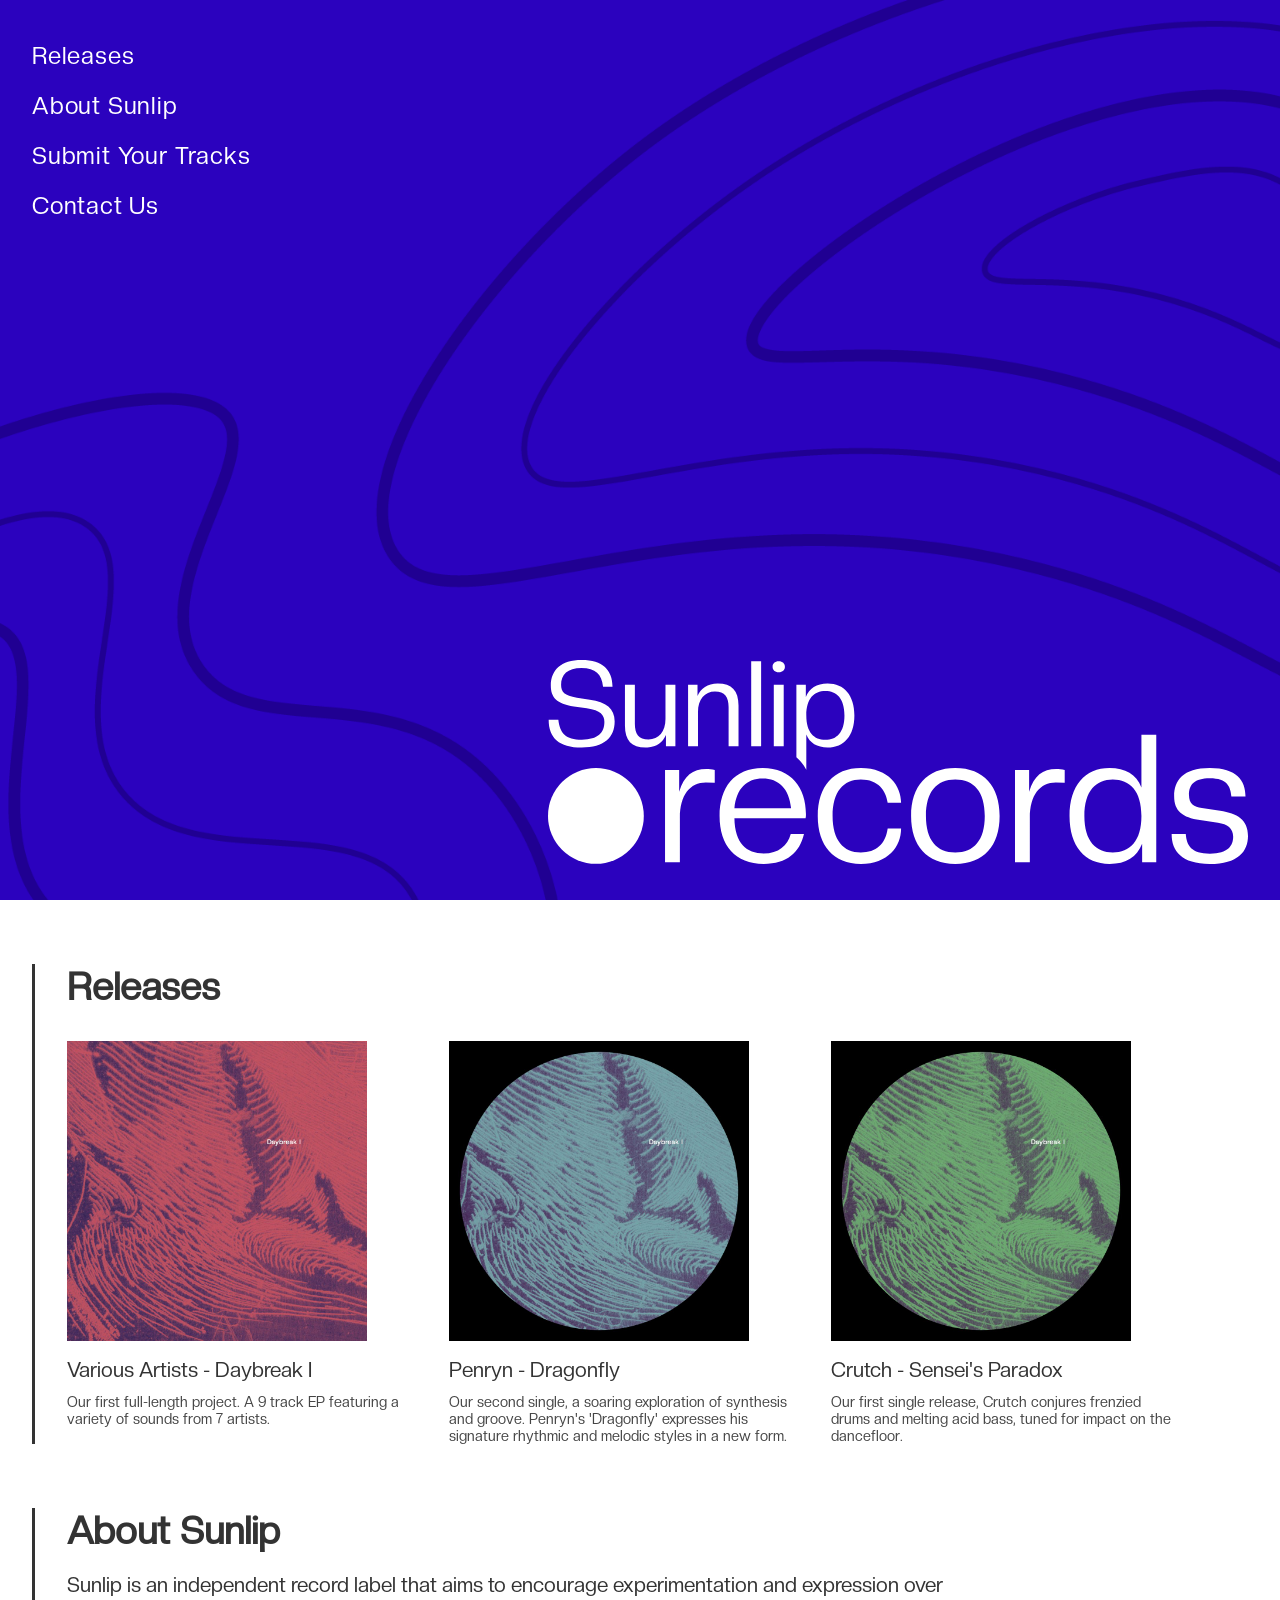
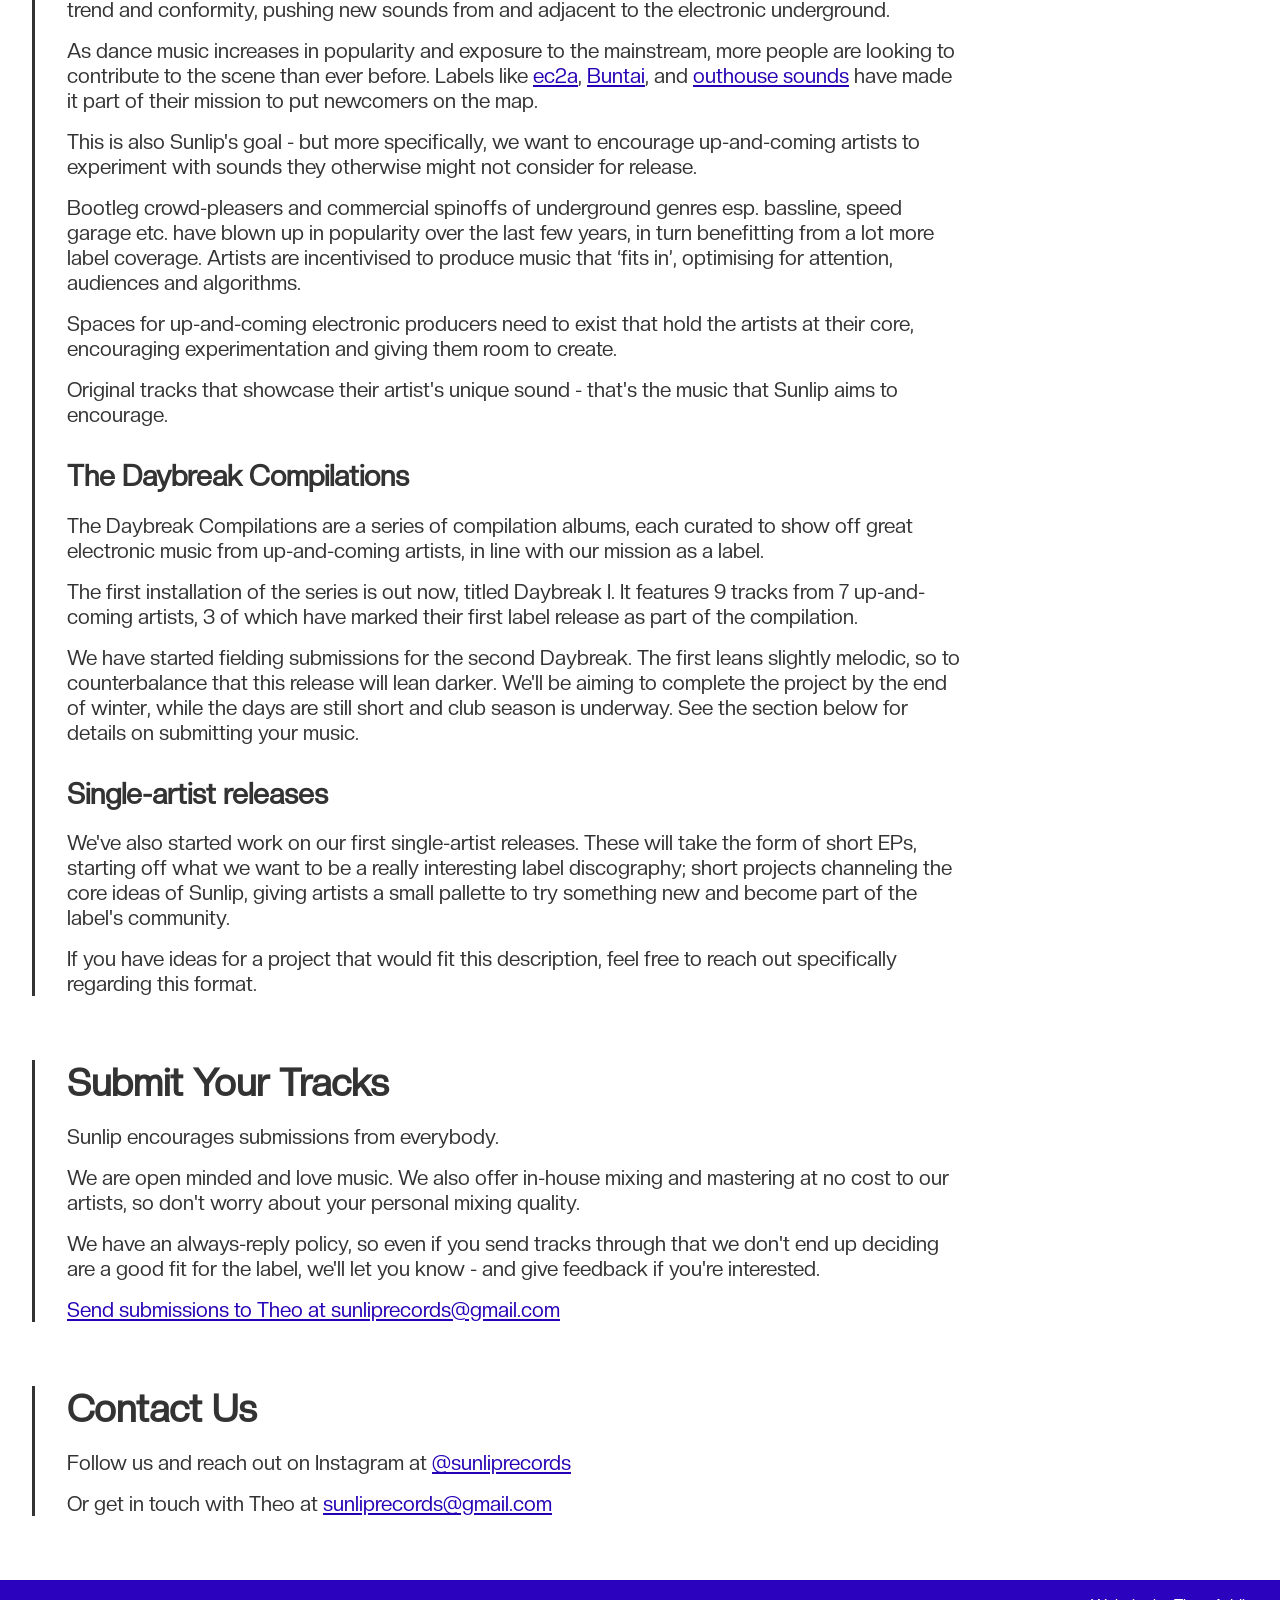
==== commit 9c4d7f4c: "Mention Single-artist releases" ====
--- a/index.html
+++ b/index.html
@@ -163,6 +163,18 @@
             underway. See the section below for details on submitting your
             music.
           </p>
+          <h3>Single-artist releases</h3>
+          <p>
+            We've also started work on our first single-artist releases. These
+            will take the form of short EPs, starting off what we want to be a
+            really interesting label discography; short projects channeling the
+            core ideas of Sunlip, giving artists a small pallette to try
+            something new and become part of the label's community.
+          </p>
+          <p>
+            If you have ideas for a project that would fit this description,
+            feel free to reach out specifically regarding this format.
+          </p>
         </div>
 
         <div class="card" id="submit">
--- a/style.css
+++ b/style.css
@@ -198,10 +198,10 @@
     flex-wrap: wrap;
 
     & .release {
-        width: 350px;
+        width: calc(min(350px, 100%));
 
         & .cover {
-            width: 300px;
+            width: calc(min(300px, 100%));
         }
 
         & a {
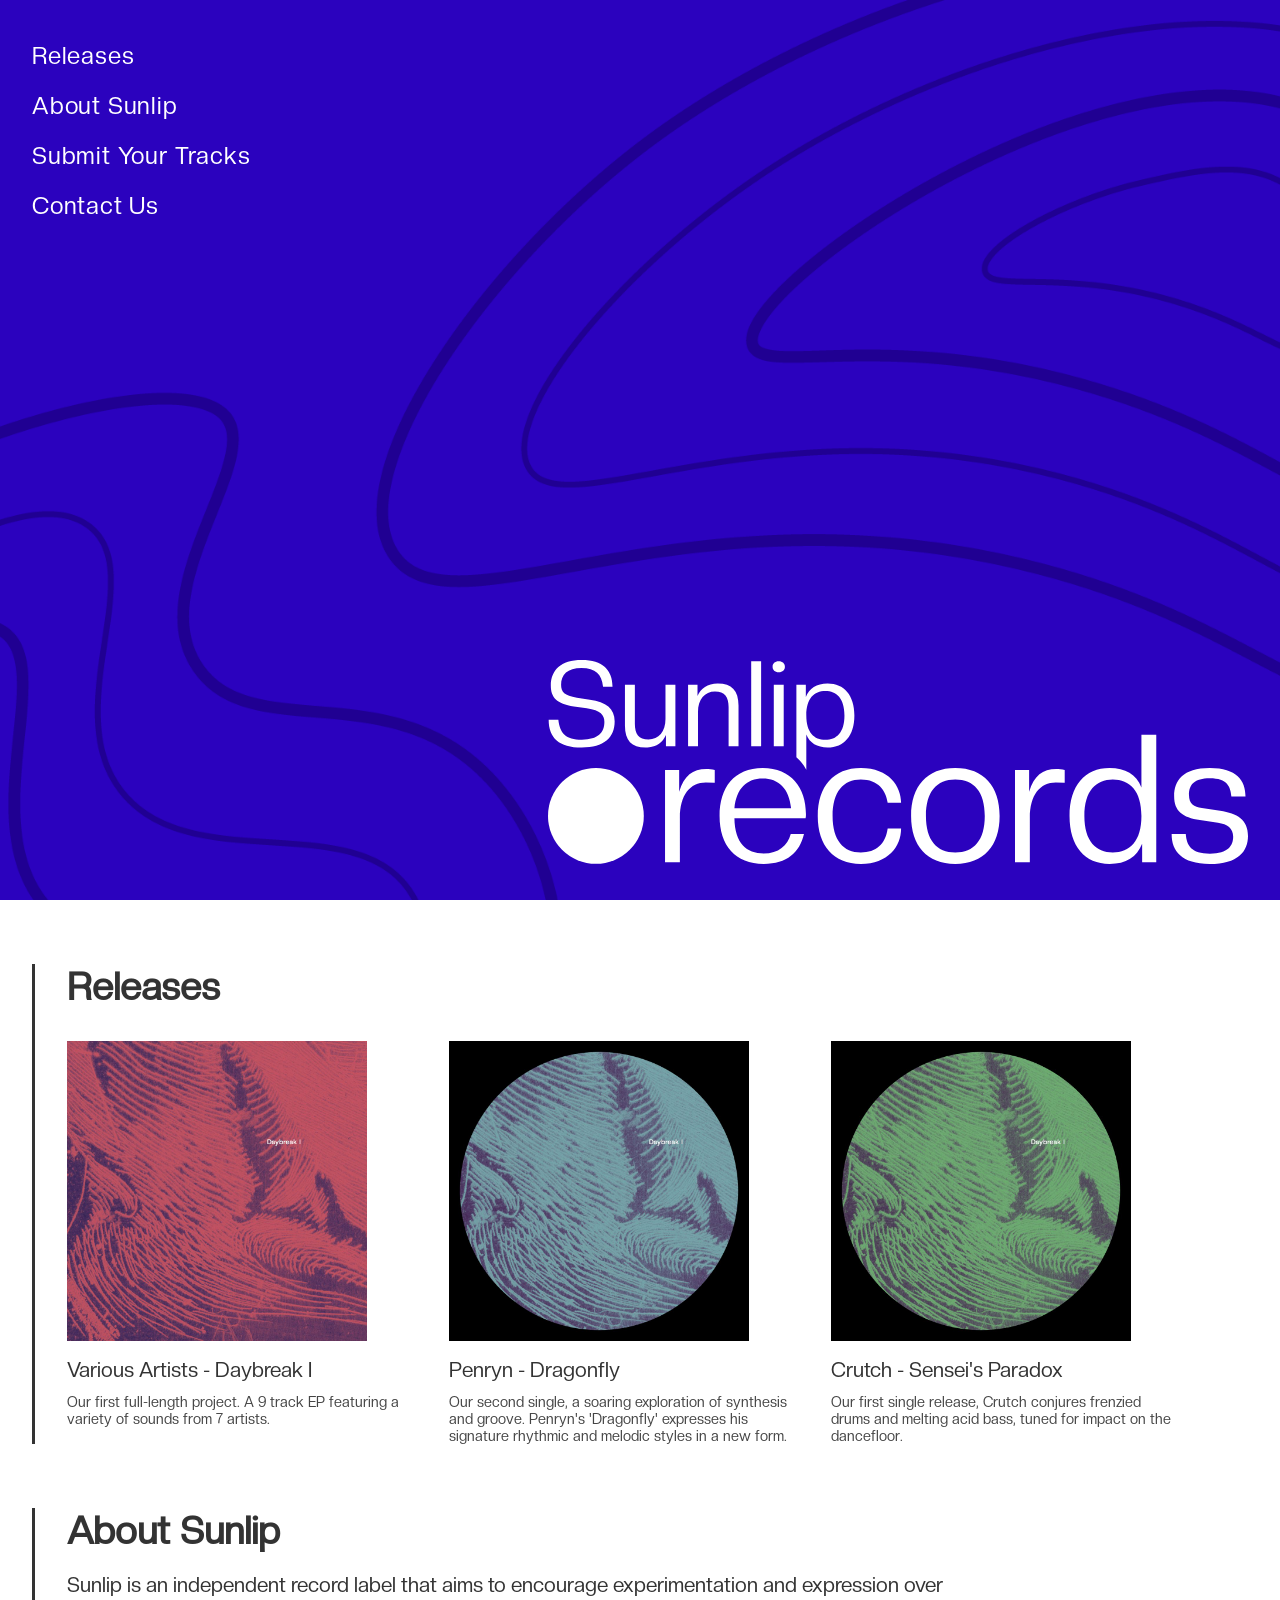
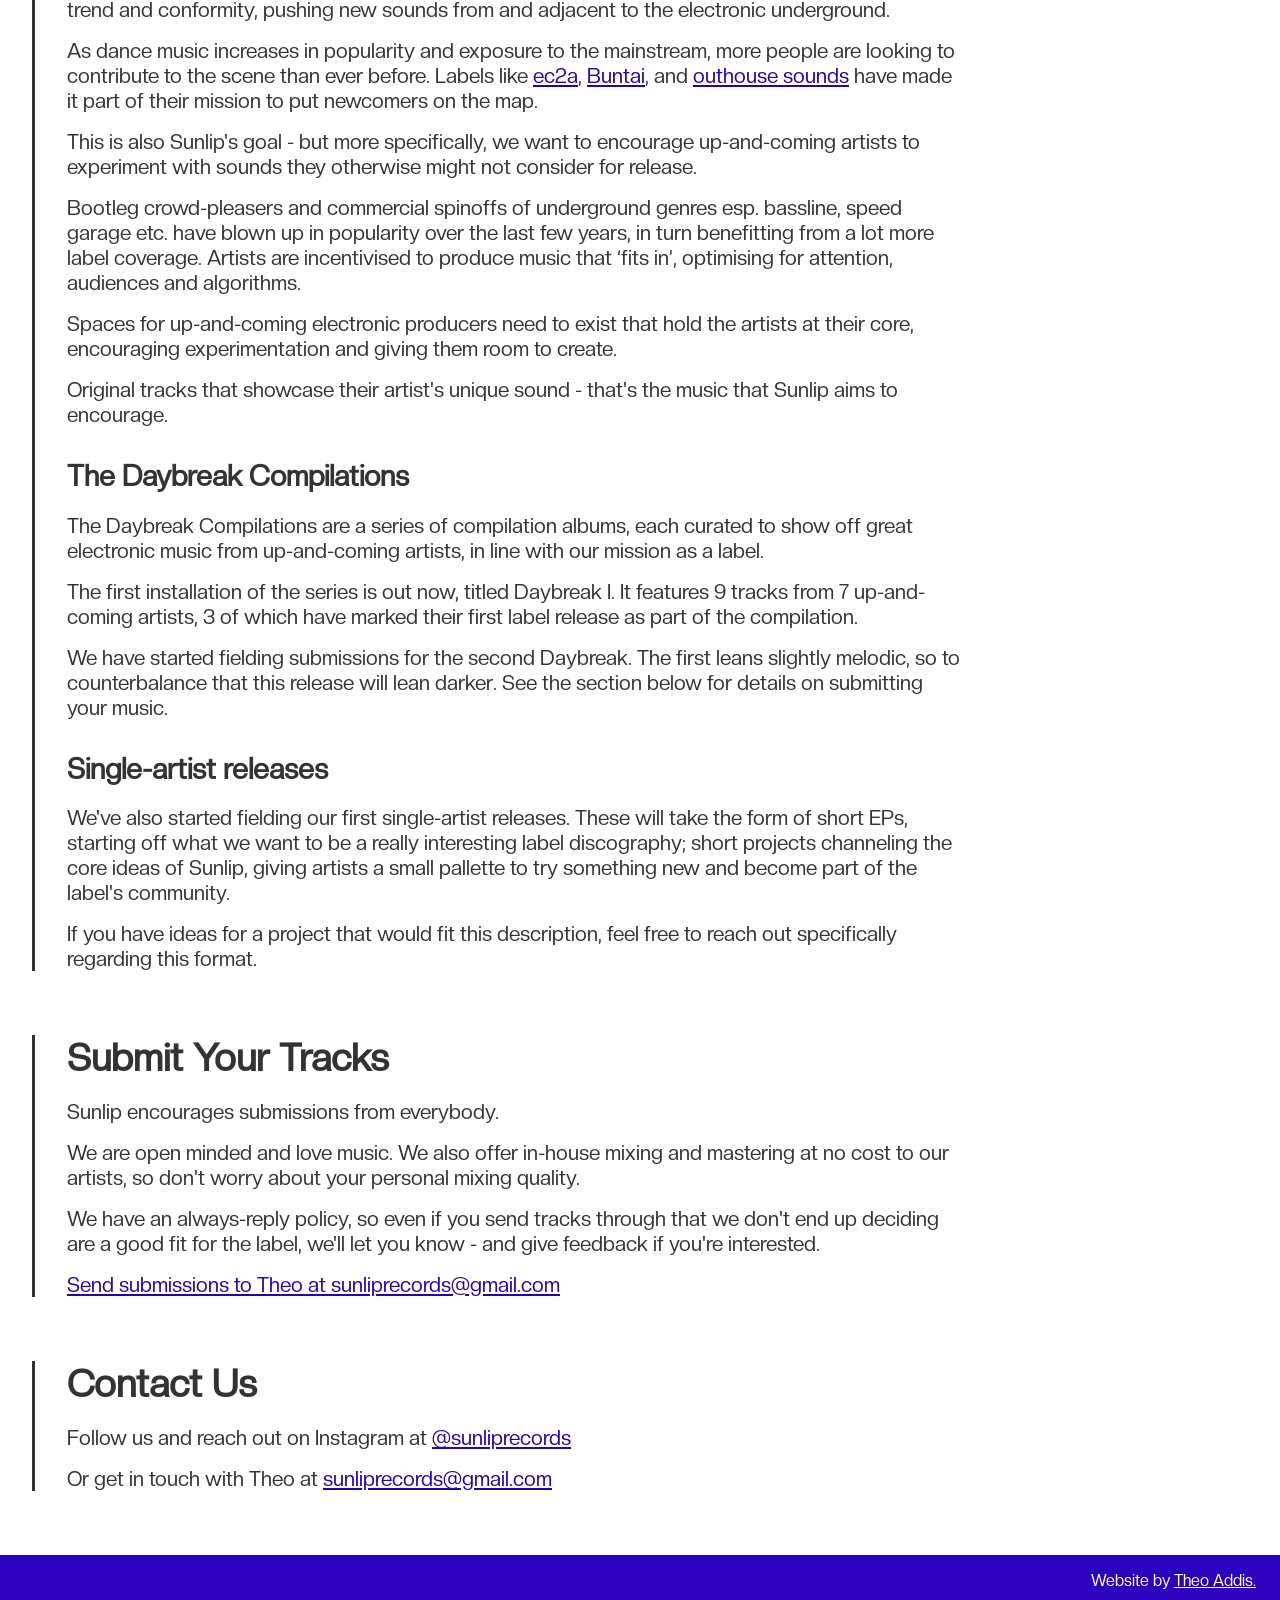
==== commit a13208ca: "Remove date commitments eek" ====
--- a/index.html
+++ b/index.html
@@ -22,7 +22,7 @@
       href="/img/icons/apple-touch-icon.png"
     />
     <meta name="apple-mobile-web-app-title" content="Sunlip" />
-    <meta name="theme-color" content="#e6101f" />
+    <meta name="theme-color" content="#2b02be" />
     <link rel="manifest" href="/img/icons/site.webmanifest" />
   </head>
   <body>
@@ -158,14 +158,12 @@
           <p>
             We have started fielding submissions for the second Daybreak. The
             first leans slightly melodic, so to counterbalance that this release
-            will lean darker. We'll be aiming to complete the project by the end
-            of winter, while the days are still short and club season is
-            underway. See the section below for details on submitting your
-            music.
+            will lean darker. See the section below for details on submitting
+            your music.
           </p>
           <h3>Single-artist releases</h3>
           <p>
-            We've also started work on our first single-artist releases. These
+            We've also started fielding our first single-artist releases. These
             will take the form of short EPs, starting off what we want to be a
             really interesting label discography; short projects channeling the
             core ideas of Sunlip, giving artists a small pallette to try
